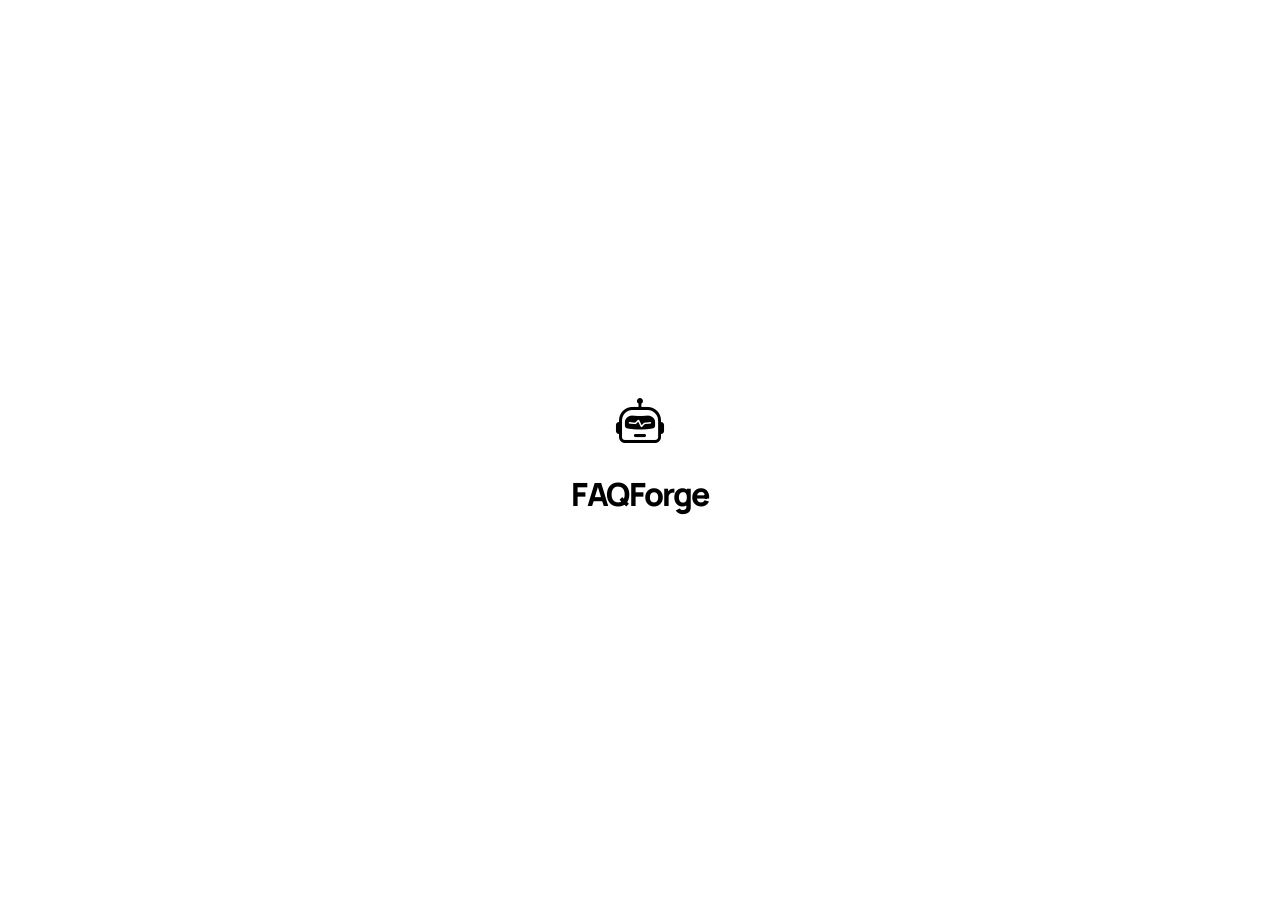
==== frontend/index.html @ b8011723 "feat: Upgrade FAQForge to Advanced Offline AI FAQ Generator with Ollama, PyMuPDF, and multi-stage ve" ====
<!DOCTYPE html>
<html lang="en">
<head>
    <meta charset="UTF-8">
    <meta name="viewport" content="width=device-width, initial-scale=1.0">
    <title>FAQForge NLP - Dashboard</title>
    <link href="https://cdn.jsdelivr.net/npm/bootstrap@5.3.0/dist/css/bootstrap.min.css" rel="stylesheet">
    <link rel="stylesheet" href="https://cdn.jsdelivr.net/npm/bootstrap-icons@1.11.1/font/bootstrap-icons.css">
    <link rel="stylesheet" href="css/style.css">
</head>
<body>
    <!-- Splash Screen -->
    <div id="splash-screen" class="splash-screen">
        <div class="splash-content">
            <i class="bi bi-robot splash-icon"></i>
            <h1 class="splash-text">FAQForge</h1>
        </div>
    </div>

    <div class="toast-container position-fixed bottom-0 end-0 p-3"></div>

    <div class="app-container">
        <!-- Sidebar -->
        <aside class="sidebar">
            <div class="sidebar-header mb-4">
                <a class="brand d-flex align-items-center text-decoration-none" href="/">
                    <i class="bi bi-robot fs-3 me-2 text-primary"></i> <span class="fs-4 fw-bolder text-main">FAQForge</span>
                </a>
            </div>
            <nav class="sidebar-nav flex-grow-1">
                <a href="/" class="nav-link active"><i class="bi bi-grid-1x2 me-3"></i> <span>Dashboard</span></a>
                <a href="history.html" class="nav-link"><i class="bi bi-clock-history me-3"></i> <span>History</span></a>

            </nav>
            <div class="sidebar-footer mt-auto">
                <div class="ai-status-pill p-2 mb-3 bg-light rounded text-center small text-muted border">
                    <span id="sidebarEngineStatus"><i class="bi bi-circle-fill text-success me-1"></i> AI Engine Ready</span>
                </div>
                <button id="theme-toggle" class="theme-toggle w-100 d-flex justify-content-between align-items-center px-3" aria-label="Toggle Theme">
                    <span><i class="bi bi-moon-stars-fill me-2"></i> Theme</span>
                </button>
            </div>
        </aside>

        <!-- Main Content -->
        <main class="main-content">
            <header class="topbar">
                <div>
                    <h2 class="mb-0 fw-bolder">Generator Dashboard</h2>
                    <p class="text-muted small mb-0">Extract FAQs from documents or text</p>
                </div>
                <div id="engineStatusBadge" class="status-badge">
                    <span class="status-dot" id="engineStatusDot"></span> <span id="engineStatusText">Checking AI Engine...</span>
                </div>
            </header>

            <div id="dashboardContent" class="dashboard-grid">
                <!-- Left Column: Input -->
                <div class="input-panel">
                    <div class="card p-4 h-100 border-0">
                        <ul class="nav nav-tabs" id="uploadTab" role="tablist">
                            <li class="nav-item" role="presentation">
                                <button class="nav-link active" id="file-tab" data-bs-toggle="tab" data-bs-target="#file-tab-pane" type="button" role="tab"><i class="bi bi-file-earmark-arrow-up me-1"></i> Document</button>
                            </li>
                            <li class="nav-item" role="presentation">
                                <button class="nav-link" id="text-tab" data-bs-toggle="tab" data-bs-target="#text-tab-pane" type="button" role="tab"><i class="bi bi-textarea-t me-1"></i> Paste Text</button>
                            </li>
                        </ul>
                        
                        <div class="tab-content flex-grow-1" id="uploadTabContent">
                            <div class="tab-pane fade show active h-100" id="file-tab-pane" role="tabpanel">
                                <div class="upload-zone h-100 d-flex flex-column justify-content-center" id="uploadZone">
                                    <div>
                                        <i class="bi bi-cloud-arrow-up upload-icon"></i>
                                        <h4>Drag & Drop your file here</h4>
                                        <p class="text-muted mb-0">Supports PDF (with Page Tracking), DOCX, TXT</p>
                                    </div>
                                    <input type="file" id="fileInput" class="d-none" accept=".pdf,.docx,.txt">
                                    <div class="mt-4"><button class="btn btn-outline-primary px-4">Browse Files</button></div>
                                    <div id="fileNameDisplay" class="mt-3 fw-bold text-primary"></div>
                                </div>
                            </div>
                            <div class="tab-pane fade h-100" id="text-tab-pane" role="tabpanel">
                                <textarea id="textInput" class="form-control h-100" style="min-height: 300px;" placeholder="Paste your raw text content here..."></textarea>
                            </div>
                        </div>
                    </div>
                </div>

                <!-- Right Column: Settings -->
                <div class="settings-panel">
                    <div class="card p-4 h-100 border-0 d-flex flex-column">
                        <h5 class="fw-bold mb-4"><i class="bi bi-sliders me-2"></i> Generation Settings</h5>
                        
                        <div class="mb-3">
                            <label class="form-label fw-semibold text-muted small text-uppercase">Target FAQs</label>
                            <select id="numFaqs" class="form-select form-select-lg">
                                <option value="3">3 Questions</option>
                                <option value="5" selected>5 Questions</option>
                                <option value="10">10 Questions</option>
                                <option value="15">15 Questions</option>
                            </select>
                        </div>
                        
                        <div class="mb-3">
                            <label class="form-label fw-semibold text-muted small text-uppercase">Answer Detail Level</label>
                            <select id="faqLength" class="form-select form-select-lg">
                                <option value="small">Small (Concise)</option>
                                <option value="medium" selected>Medium (Standard)</option>
                                <option value="large">Large (Detailed)</option>
                            </select>
                        </div>

                        <div class="mb-3">
                            <label class="form-label fw-semibold text-muted small text-uppercase">Question Focus</label>
                            <select id="questionFocus" class="form-select">
                                <option value="all" selected>All Types (Factual, Conceptual, Procedural)</option>
                                <option value="factual">Factual & Definitions</option>
                                <option value="how_to">Procedural & How-To</option>
                                <option value="comparative">Comparative & Analysis</option>
                            </select>
                        </div>

                        <!-- Engine status card -->
                        <div class="p-3 bg-light rounded border mb-3">
                            <div class="d-flex align-items-center justify-content-between mb-1">
                                <small class="fw-bold text-uppercase text-muted" style="font-size: 0.7rem;">Inference Engine</small>
                                <span class="badge bg-success-subtle text-success border border-success-subtle rounded-pill px-2 py-0" style="font-size: 0.65rem;">100% Offline</span>
                            </div>
                            <div class="d-flex align-items-center">
                                <i class="bi bi-cpu fs-5 me-2 text-primary"></i>
                                <div>
                                    <div class="fw-semibold small" id="activeEngineName">Detecting...</div>
                                    <div class="text-muted" style="font-size: 0.72rem;" id="activeEngineDesc">Zero data leaves your device</div>
                                </div>
                            </div>
                        </div>
                        
                        <div class="mb-auto">
                            <!-- spacer -->
                        </div>

                        <button id="generateBtn" class="btn btn-primary btn-lg w-100 mt-4 py-3 shadow-lg">
                            <i class="bi bi-magic me-2"></i> Generate FAQs
                        </button>
                    </div>
                </div>
            </div>

            <!-- Processing Screen Overlay -->
            <div id="processingScreen" class="d-none h-100 d-flex flex-column align-items-center justify-content-center">
                <div class="text-center w-100" style="max-width: 520px;">
                    <div class="spinner-grow text-primary mb-4" style="width: 3rem; height: 3rem;" role="status"></div>
                    <h2 class="mb-4 fw-bolder text-main">Multi-Stage Pipeline Active</h2>
                    <div class="card p-4 text-start border-0 shadow-lg mx-auto">
                        <div id="step-extracting" class="processing-step">
                            <i class="bi bi-circle"></i> Document Extraction & Section Chunking
                        </div>
                        <div id="step-inventory" class="processing-step">
                            <i class="bi bi-circle"></i> Topic Inventory & Entity Analysis
                        </div>
                        <div id="step-generating" class="processing-step">
                            <i class="bi bi-circle"></i> Multi-Stage Offline AI FAQ Generation
                        </div>
                        <div id="step-verifying" class="processing-step">
                            <i class="bi bi-circle"></i> Source Verification & Deduplication
                        </div>
                    </div>
                    
                    <div class="mt-4 text-start mx-auto w-100">
                        <div id="downloadStatus" class="font-monospace text-muted small p-3 rounded glass-panel" style="display: none; white-space: nowrap; overflow: hidden; text-overflow: ellipsis;">
                            Initializing multi-stage pipeline...
                        </div>
                    </div>
                </div>
            </div>
        </main>
    </div>

    <script src="https://cdn.jsdelivr.net/npm/bootstrap@5.3.0/dist/js/bootstrap.bundle.min.js"></script>
    <script src="js/main.js"></script>
</body>
</html>
---- frontend/css/style.css ----
/* Scandinavian Minimalist Light Aesthetic */
@import url('https://fonts.googleapis.com/css2?family=Inter:wght@400;500;600;700&family=Manrope:wght@500;600;700;800&display=swap');

:root {
  --bg-color: #ffffff;
  --card-bg: #ffffff;
  --sidebar-bg: #fafafa;
  --text-main: #111827;
  --text-muted: #6b7280;
  --border-color: #f3f4f6;
  --border-hover: #e5e7eb;
  --primary-color: #000000;
  --primary-bg: #000000;
  --primary-text: #ffffff;
  --soft-shadow: 0 10px 40px -10px rgba(0,0,0,0.06);
  --hover-shadow: 0 20px 40px -10px rgba(0,0,0,0.1);
}

/* Force Light Mode everywhere */
[data-theme="dark"], [data-theme="light"] {
  --bg-color: #ffffff;
  --card-bg: #ffffff;
  --sidebar-bg: #fafafa;
  --text-main: #111827;
  --text-muted: #6b7280;
  --border-color: #f3f4f6;
  --border-hover: #e5e7eb;
}

body {
  font-family: 'Inter', -apple-system, sans-serif;
  background-color: var(--bg-color);
  color: var(--text-main);
  min-height: 100vh;
  margin: 0;
  padding: 0;
  -webkit-font-smoothing: antialiased;
  -moz-osx-font-smoothing: grayscale;
}

/* Splash Screen */
.splash-screen {
  position: fixed;
  top: 0; left: 0; right: 0; bottom: 0;
  background-color: var(--bg-color);
  z-index: 9999;
  display: flex;
  justify-content: center;
  align-items: center;
  transition: opacity 0.4s ease, visibility 0.4s ease;
}
.splash-screen.fade-out {
  opacity: 0;
  visibility: hidden;
}
.splash-content {
  text-align: center;
}
.splash-icon {
  font-size: 3rem;
  color: var(--primary-color);
  margin-bottom: 1rem;
  display: block;
}
.splash-text {
  font-family: 'Manrope', sans-serif;
  font-weight: 800;
  font-size: 2rem;
  color: var(--primary-color);
  letter-spacing: -0.05em;
  margin: 0;
}

/* Typography */
h1, h2, h3, h4, h5, h6, .navbar-brand, .card-title, .brand {
  font-family: 'Manrope', -apple-system, sans-serif;
  font-weight: 700;
  letter-spacing: -0.03em;
  color: var(--text-main);
}

/* Base Cards */
.card, .modal-content, .toast, .dropdown-menu {
  background-color: var(--card-bg) !important;
  border: 1px solid var(--border-color) !important;
  border-radius: 16px !important;
  box-shadow: var(--soft-shadow) !important;
  transition: all 0.3s cubic-bezier(0.4, 0, 0.2, 1) !important;
}
.card:hover {
  box-shadow: var(--hover-shadow) !important;
  border-color: var(--border-hover) !important;
  transform: translateY(-2px);
}

/* Buttons */
.btn {
  border-radius: 8px !important;
  font-weight: 500 !important;
  letter-spacing: -0.01em;
  transition: all 0.2s ease !important;
  padding: 0.6rem 1.25rem;
}
.btn-primary {
  background-color: var(--primary-bg) !important;
  color: var(--primary-text) !important;
  border: 1px solid var(--primary-bg) !important;
  box-shadow: 0 4px 14px 0 rgba(0,0,0,0.15) !important;
}
.btn-primary:hover {
  background-color: #27272a !important;
  transform: translateY(-1px);
  box-shadow: 0 6px 20px rgba(0,0,0,0.2) !important;
}
.btn-outline-primary, .btn-outline-secondary, .btn-outline-info, .btn-outline-danger {
  background: transparent !important;
  border: 1px solid var(--border-hover) !important;
  color: var(--text-main) !important;
}
.btn-outline-primary:hover, .btn-outline-secondary:hover, .btn-outline-info:hover, .btn-outline-danger:hover {
  background-color: var(--sidebar-bg) !important;
  border-color: #d1d5db !important;
}

/* Inputs */
.form-control, .form-select, textarea {
  background-color: var(--bg-color) !important;
  border: 1px solid var(--border-hover) !important;
  color: var(--text-main) !important;
  border-radius: 8px !important;
  padding: 0.75rem 1rem;
  box-shadow: 0 1px 2px 0 rgba(0, 0, 0, 0.02) !important;
  transition: all 0.2s ease !important;
}
.form-control:focus, .form-select:focus, textarea:focus {
  border-color: var(--primary-color) !important;
  box-shadow: 0 0 0 2px rgba(0,0,0,0.1) !important;
  outline: none;
}

/* Dashboard Layout */
.app-container {
  display: flex;
  height: 100vh;
  overflow: hidden;
}

.sidebar {
  width: 260px;
  flex-shrink: 0;
  display: flex;
  flex-direction: column;
  padding: 2rem 1.5rem;
  z-index: 10;
  background-color: var(--sidebar-bg) !important;
  border-right: 1px solid var(--border-color) !important;
}

.sidebar-nav {
  display: flex;
  flex-direction: column;
  gap: 0.25rem;
}

.sidebar-nav .nav-link {
  display: flex;
  align-items: center;
  padding: 0.6rem 0.85rem;
  border-radius: 8px;
  color: var(--text-muted) !important;
  font-family: 'Inter', sans-serif;
  font-weight: 500;
  font-size: 0.9rem;
  transition: all 0.15s ease !important;
}

.sidebar-nav .nav-link:hover {
  background-color: var(--border-color);
  color: var(--text-main) !important;
}

.sidebar-nav .nav-link.active {
  background-color: var(--bg-color);
  color: var(--text-main) !important;
  font-weight: 600;
  box-shadow: 0 1px 3px rgba(0,0,0,0.05);
  border: 1px solid var(--border-color);
}

.main-content {
  flex: 1;
  overflow-y: auto;
  padding: 3.5rem 4rem;
  background-color: var(--bg-color);
}

.topbar {
  display: flex;
  justify-content: space-between;
  align-items: flex-end;
  margin-bottom: 3rem;
  padding-bottom: 1.5rem;
  border-bottom: 1px solid var(--border-color);
}

.dashboard-grid {
  display: grid;
  grid-template-columns: 2fr 1fr;
  gap: 2rem;
}

/* Upload Zone */
.upload-zone {
  border: 1px dashed var(--border-hover) !important;
  border-radius: 16px !important;
  padding: 5rem 2rem;
  text-align: center;
  background-color: var(--sidebar-bg) !important;
  cursor: pointer;
  transition: all 0.2s;
}
.upload-zone:hover, .upload-zone.dragover {
  border-color: var(--text-muted) !important;
  background-color: var(--bg-color) !important;
}
.upload-icon {
  font-size: 2.5rem;
  color: var(--text-main) !important;
  margin-bottom: 1rem;
  display: inline-block;
  opacity: 0.8;
}

/* Status Badge */
.status-badge {
  display: flex;
  align-items: center;
  gap: 0.5rem;
  background-color: var(--bg-color);
  padding: 0.35rem 1rem;
  border-radius: 9999px;
  font-size: 0.75rem;
  font-weight: 600;
  color: var(--text-main);
  border: 1px solid var(--border-hover);
  box-shadow: 0 1px 2px rgba(0,0,0,0.02);
}
.status-dot {
  width: 6px;
  height: 6px;
  border-radius: 50%;
  background-color: #10b981;
}

/* Nav Tabs */
.nav-tabs {
  border-bottom: 1px solid var(--border-color);
  gap: 1.5rem;
  margin-bottom: 2rem !important;
}
.nav-tabs .nav-link {
  font-family: 'Inter', sans-serif;
  font-size: 0.95rem;
  font-weight: 500;
  color: var(--text-muted) !important;
  background: transparent !important;
  border: none !important;
  border-bottom: 2px solid transparent !important;
  border-radius: 0 !important;
  padding: 0.5rem 0;
}
.nav-tabs .nav-link:hover {
  color: var(--text-main) !important;
}
.nav-tabs .nav-link.active {
  color: var(--text-main) !important;
  font-weight: 600;
  border-bottom-color: var(--text-main) !important;
}

/* Processing Steps */
.processing-step {
  padding: 0.85rem 0;
  border-bottom: 1px solid var(--border-color);
  color: var(--text-muted);
  font-size: 0.9rem;
}
.processing-step:last-child {
  border-bottom: none;
}
.processing-step.active {
  color: var(--text-main);
  font-weight: 500;
}
.processing-step.done {
  color: var(--text-muted);
}

/* Theme Toggle (Hidden) */
.theme-toggle {
  display: none !important;
}

/* Toasts */
.toast {
  background-color: var(--bg-color) !important;
  color: var(--text-main) !important;
  border: 1px solid var(--border-color) !important;
  border-radius: 12px !important;
  box-shadow: var(--hover-shadow) !important;
}
.toast-header {
  background-color: transparent !important;
  color: var(--text-main) !important;
  border-bottom: 1px solid var(--border-color) !important;
}

/* Table */
.table {
  color: var(--text-main);
  border-color: var(--border-color);
}
.table-hover>tbody>tr:hover>* {
  background-color: var(--sidebar-bg);
  color: var(--text-main);
}
.table>thead>tr>th {
  background-color: var(--bg-color) !important;
  color: var(--text-muted);
  font-size: 0.75rem;
  text-transform: uppercase;
  letter-spacing: 0.05em;
  font-weight: 600;
  border-bottom: 1px solid var(--border-hover) !important;
  padding-bottom: 1rem;
}

/* FAQ Cards */
.faq-card .card-header {
  background-color: transparent !important;
  border-bottom: 1px solid var(--border-color) !important;
  padding-top: 1.25rem;
}

.badge-score {
  font-size: 0.7rem;
  font-weight: 600;
  padding: 0.25rem 0.6rem;
  border-radius: 6px;
  border: 1px solid var(--border-hover);
}
.score-high { color: #10b981; background: #ecfdf5; border-color: #a7f3d0; }
.score-med { color: #f59e0b; background: #fffbeb; border-color: #fde68a; }
.score-low { color: #ef4444; background: #fef2f2; border-color: #fecaca; }

.navbar {
  display: none !important;
}

@media (max-width: 992px) {
  .dashboard-grid { grid-template-columns: 1fr; }
  .sidebar { width: 70px; padding: 2rem 0.5rem; }
  .sidebar .brand span, .sidebar-nav .nav-link span, .sidebar-footer span { display: none; }
  .sidebar .brand i { margin: 0 auto !important; }
  .sidebar-nav .nav-link { justify-content: center; padding: 0.75rem; }
  .sidebar-nav .nav-link i { margin: 0 !important; font-size: 1.25rem; }
  .main-content { padding: 2rem; }
}
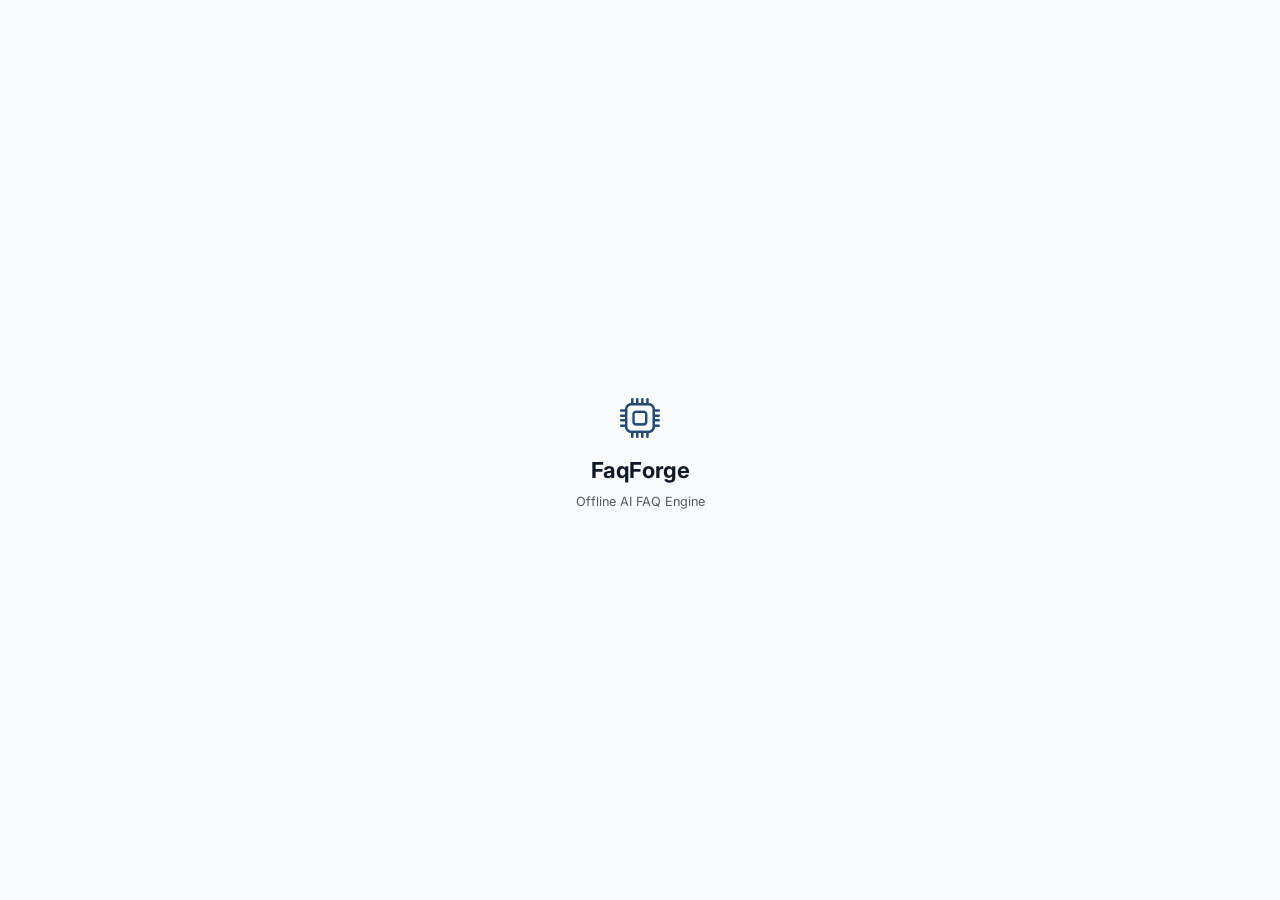
==== commit dce7a289: "feat(ui): Complete UI/UX redesign with light SaaS theme and fix processing progress leak" ====
--- a/frontend/index.html
+++ b/frontend/index.html
@@ -3,7 +3,8 @@
 <head>
     <meta charset="UTF-8">
     <meta name="viewport" content="width=device-width, initial-scale=1.0">
-    <title>FAQForge NLP - Dashboard</title>
+    <title>FaqForge — Offline AI FAQ Generator</title>
+    <meta name="description" content="Transform documents into verified question-and-answer pairs 100% offline using local AI inference.">
     <link href="https://cdn.jsdelivr.net/npm/bootstrap@5.3.0/dist/css/bootstrap.min.css" rel="stylesheet">
     <link rel="stylesheet" href="https://cdn.jsdelivr.net/npm/bootstrap-icons@1.11.1/font/bootstrap-icons.css">
     <link rel="stylesheet" href="css/style.css">
@@ -11,166 +12,222 @@
 <body>
     <!-- Splash Screen -->
     <div id="splash-screen" class="splash-screen">
-        <div class="splash-content">
-            <i class="bi bi-robot splash-icon"></i>
-            <h1 class="splash-text">FAQForge</h1>
+        <div class="text-center">
+            <i class="bi bi-cpu splash-icon"></i>
+            <h1 class="splash-text">FaqForge</h1>
+            <p class="text-muted small mt-2 mb-0">Offline AI FAQ Engine</p>
         </div>
     </div>
 
+    <!-- Notification Toasts -->
     <div class="toast-container position-fixed bottom-0 end-0 p-3"></div>
 
     <div class="app-container">
-        <!-- Sidebar -->
+        <!-- Sidebar (White with Gray Border) -->
         <aside class="sidebar">
-            <div class="sidebar-header mb-4">
-                <a class="brand d-flex align-items-center text-decoration-none" href="/">
-                    <i class="bi bi-robot fs-3 me-2 text-primary"></i> <span class="fs-4 fw-bolder text-main">FAQForge</span>
+            <a class="brand-wrapper" href="/">
+                <div class="brand-icon">
+                    <i class="bi bi-cpu-fill"></i>
+                </div>
+                <div class="brand-info">
+                    <span class="brand-title">FaqForge</span>
+                    <span class="brand-badge">Offline AI Tool</span>
+                </div>
+            </a>
+
+            <!-- Navigation Links -->
+            <nav class="sidebar-nav flex-grow-1">
+                <a href="/" class="nav-link active">
+                    <i class="bi bi-grid-1x2"></i>
+                    <span>Studio Dashboard</span>
                 </a>
-            </div>
-            <nav class="sidebar-nav flex-grow-1">
-                <a href="/" class="nav-link active"><i class="bi bi-grid-1x2 me-3"></i> <span>Dashboard</span></a>
-                <a href="history.html" class="nav-link"><i class="bi bi-clock-history me-3"></i> <span>History</span></a>
-
+                <a href="history.html" class="nav-link">
+                    <i class="bi bi-clock-history"></i>
+                    <span>History Vault</span>
+                </a>
             </nav>
-            <div class="sidebar-footer mt-auto">
-                <div class="ai-status-pill p-2 mb-3 bg-light rounded text-center small text-muted border">
-                    <span id="sidebarEngineStatus"><i class="bi bi-circle-fill text-success me-1"></i> AI Engine Ready</span>
-                </div>
-                <button id="theme-toggle" class="theme-toggle w-100 d-flex justify-content-between align-items-center px-3" aria-label="Toggle Theme">
-                    <span><i class="bi bi-moon-stars-fill me-2"></i> Theme</span>
-                </button>
+
+            <!-- Sidebar Footer: AI Engine Status (No Theme Switcher) -->
+            <div class="sidebar-footer">
+                <div class="ai-engine-card">
+                    <div class="engine-status-row">
+                        <span class="text-muted" style="font-size: 11px; text-transform: uppercase; font-weight: 600;">AI Engine</span>
+                        <span class="status-dot-sm" id="sidebarDot"></span>
+                    </div>
+                    <div class="small text-truncate fw-semibold" id="sidebarEngineStatus" style="color: var(--text-primary);">
+                        <i class="bi bi-circle-fill text-success me-1" style="font-size: 8px;"></i> Checking Engine...
+                    </div>
+                    <div class="text-muted mt-1" style="font-size: 11px;">
+                        <i class="bi bi-shield-check me-1" style="color: var(--accent-teal);"></i> 100% Offline AI
+                    </div>
+                </div>
             </div>
         </aside>
 
-        <!-- Main Content -->
+        <!-- Main Workspace -->
         <main class="main-content">
+            <!-- Dashboard Header -->
             <header class="topbar">
-                <div>
-                    <h2 class="mb-0 fw-bolder">Generator Dashboard</h2>
-                    <p class="text-muted small mb-0">Extract FAQs from documents or text</p>
+                <div class="topbar-title-group">
+                    <h1 class="page-title mb-1">FAQ Generator Studio</h1>
+                    <p>Transform documents into verified question-and-answer pairs</p>
                 </div>
                 <div id="engineStatusBadge" class="status-badge">
-                    <span class="status-dot" id="engineStatusDot"></span> <span id="engineStatusText">Checking AI Engine...</span>
+                    <span class="status-dot" id="engineStatusDot"></span>
+                    <span id="engineStatusText">Connecting AI Engine...</span>
                 </div>
             </header>
 
             <div id="dashboardContent" class="dashboard-grid">
-                <!-- Left Column: Input -->
+                <!-- Left Column: Document Input Panel -->
                 <div class="input-panel">
-                    <div class="card p-4 h-100 border-0">
-                        <ul class="nav nav-tabs" id="uploadTab" role="tablist">
-                            <li class="nav-item" role="presentation">
-                                <button class="nav-link active" id="file-tab" data-bs-toggle="tab" data-bs-target="#file-tab-pane" type="button" role="tab"><i class="bi bi-file-earmark-arrow-up me-1"></i> Document</button>
-                            </li>
-                            <li class="nav-item" role="presentation">
-                                <button class="nav-link" id="text-tab" data-bs-toggle="tab" data-bs-target="#text-tab-pane" type="button" role="tab"><i class="bi bi-textarea-t me-1"></i> Paste Text</button>
-                            </li>
-                        </ul>
+                    <div class="card p-4 h-100 d-flex flex-column">
+                        <div class="d-flex align-items-center justify-content-between mb-3 flex-wrap gap-2">
+                            <h2 class="section-heading mb-0"><i class="bi bi-file-earmark-text me-2" style="color: var(--primary-blue);"></i> Document Input</h2>
+                            
+                            <ul class="nav nav-tabs-custom" id="uploadTab" role="tablist">
+                                <li class="nav-item" role="presentation">
+                                    <button class="nav-link active" id="file-tab" data-bs-toggle="tab" data-bs-target="#file-tab-pane" type="button" role="tab">
+                                        <i class="bi bi-upload me-1"></i> Upload File
+                                    </button>
+                                </li>
+                                <li class="nav-item" role="presentation">
+                                    <button class="nav-link" id="text-tab" data-bs-toggle="tab" data-bs-target="#text-tab-pane" type="button" role="tab">
+                                        <i class="bi bi-textarea-t me-1"></i> Paste Text
+                                    </button>
+                                </li>
+                            </ul>
+                        </div>
                         
                         <div class="tab-content flex-grow-1" id="uploadTabContent">
+                            <!-- Document Upload Pane -->
                             <div class="tab-pane fade show active h-100" id="file-tab-pane" role="tabpanel">
-                                <div class="upload-zone h-100 d-flex flex-column justify-content-center" id="uploadZone">
+                                <div class="upload-zone h-100 d-flex flex-column justify-content-center align-items-center" id="uploadZone">
+                                    <i class="bi bi-cloud-arrow-up upload-icon"></i>
+                                    <h3 class="card-heading mb-1">Drag & drop your document here, or browse</h3>
+                                    <p class="text-muted small mb-3">Upload your document to generate structured, verified FAQs</p>
+                                    
+                                    <div class="d-flex flex-wrap justify-content-center gap-2 mb-3">
+                                        <span class="format-pill"><i class="bi bi-file-earmark-pdf" style="color: var(--status-error);"></i> PDF (Page-Tracked)</span>
+                                        <span class="format-pill"><i class="bi bi-file-earmark-word" style="color: var(--primary-blue);"></i> DOCX</span>
+                                        <span class="format-pill"><i class="bi bi-file-earmark-text" style="color: var(--text-muted);"></i> TXT</span>
+                                    </div>
+
+                                    <input type="file" id="fileInput" class="d-none" accept=".pdf,.docx,.txt">
+                                    <button class="btn btn-outline-primary px-3" type="button">
+                                        <i class="bi bi-folder2-open me-1"></i> Browse Files
+                                    </button>
+                                    
+                                    <div id="fileNameDisplay" class="mt-3 w-100" style="max-width: 360px;"></div>
+                                </div>
+                            </div>
+
+                            <!-- Raw Text Paste Pane -->
+                            <div class="tab-pane fade h-100" id="text-tab-pane" role="tabpanel">
+                                <div class="d-flex flex-column h-100">
+                                    <textarea id="textInput" class="form-control flex-grow-1 font-monospace" style="min-height: 240px; font-size: 13.5px;" placeholder="Paste raw text, articles, knowledge base documentation, product manuals, or notes here..."></textarea>
+                                    <div class="d-flex justify-content-between align-items-center mt-2 px-1 text-muted small">
+                                        <span><i class="bi bi-info-circle me-1"></i> Text sentences and topics will be extracted locally.</span>
+                                        <span id="textCharCount">0 characters</span>
+                                    </div>
+                                </div>
+                            </div>
+                        </div>
+                    </div>
+                </div>
+
+                <!-- Right Column: Generation Settings Panel -->
+                <div class="settings-panel">
+                    <div class="card p-4 h-100 d-flex flex-column justify-content-between">
+                        <div>
+                            <h2 class="section-heading mb-3"><i class="bi bi-sliders me-2" style="color: var(--primary-blue);"></i> Generation Settings</h2>
+                            
+                            <div class="mb-3">
+                                <label class="form-label" for="numFaqs">Target Question Count</label>
+                                <select id="numFaqs" class="form-select">
+                                    <option value="3">3 Questions (Quick Summary)</option>
+                                    <option value="5" selected>5 Questions (Standard)</option>
+                                    <option value="10">10 Questions (Comprehensive)</option>
+                                    <option value="15">15 Questions (Deep Analysis)</option>
+                                </select>
+                            </div>
+                            
+                            <div class="mb-3">
+                                <label class="form-label" for="faqLength">Answer Detail & Length</label>
+                                <select id="faqLength" class="form-select">
+                                    <option value="small">Concise (1–2 sentences)</option>
+                                    <option value="medium" selected>Standard (2–4 sentences with facts)</option>
+                                    <option value="large">Detailed (In-depth comprehensive answer)</option>
+                                </select>
+                            </div>
+
+                            <div class="mb-3">
+                                <label class="form-label" for="questionFocus">Question Distribution Focus</label>
+                                <select id="questionFocus" class="form-select">
+                                    <option value="all" selected>All Types (Factual, Conceptual, Procedural)</option>
+                                    <option value="factual">Factual & Definitions</option>
+                                    <option value="how_to">Procedural & How-To</option>
+                                    <option value="comparative">Comparative & Analytical</option>
+                                </select>
+                            </div>
+
+                            <!-- AI Model Information Card -->
+                            <div class="p-3 rounded mb-3" style="background-color: var(--bg-secondary); border: 1px solid var(--border-color);">
+                                <div class="d-flex align-items-center justify-content-between mb-1">
+                                    <span class="text-muted fw-semibold" style="font-size: 11px; text-transform: uppercase;">AI Model Architecture</span>
+                                    <span class="badge-status verified" style="font-size: 10.5px;"><i class="bi bi-check-circle-fill"></i> 100% Offline</span>
+                                </div>
+                                <div class="d-flex align-items-center mt-2">
+                                    <div class="p-2 rounded me-2" style="background-color: var(--bg-selected); color: var(--primary-blue); font-size: 1.15rem;">
+                                        <i class="bi bi-cpu"></i>
+                                    </div>
                                     <div>
-                                        <i class="bi bi-cloud-arrow-up upload-icon"></i>
-                                        <h4>Drag & Drop your file here</h4>
-                                        <p class="text-muted mb-0">Supports PDF (with Page Tracking), DOCX, TXT</p>
-                                    </div>
-                                    <input type="file" id="fileInput" class="d-none" accept=".pdf,.docx,.txt">
-                                    <div class="mt-4"><button class="btn btn-outline-primary px-4">Browse Files</button></div>
-                                    <div id="fileNameDisplay" class="mt-3 fw-bold text-primary"></div>
-                                </div>
-                            </div>
-                            <div class="tab-pane fade h-100" id="text-tab-pane" role="tabpanel">
-                                <textarea id="textInput" class="form-control h-100" style="min-height: 300px;" placeholder="Paste your raw text content here..."></textarea>
-                            </div>
-                        </div>
-                    </div>
-                </div>
-
-                <!-- Right Column: Settings -->
-                <div class="settings-panel">
-                    <div class="card p-4 h-100 border-0 d-flex flex-column">
-                        <h5 class="fw-bold mb-4"><i class="bi bi-sliders me-2"></i> Generation Settings</h5>
-                        
-                        <div class="mb-3">
-                            <label class="form-label fw-semibold text-muted small text-uppercase">Target FAQs</label>
-                            <select id="numFaqs" class="form-select form-select-lg">
-                                <option value="3">3 Questions</option>
-                                <option value="5" selected>5 Questions</option>
-                                <option value="10">10 Questions</option>
-                                <option value="15">15 Questions</option>
-                            </select>
-                        </div>
-                        
-                        <div class="mb-3">
-                            <label class="form-label fw-semibold text-muted small text-uppercase">Answer Detail Level</label>
-                            <select id="faqLength" class="form-select form-select-lg">
-                                <option value="small">Small (Concise)</option>
-                                <option value="medium" selected>Medium (Standard)</option>
-                                <option value="large">Large (Detailed)</option>
-                            </select>
-                        </div>
-
-                        <div class="mb-3">
-                            <label class="form-label fw-semibold text-muted small text-uppercase">Question Focus</label>
-                            <select id="questionFocus" class="form-select">
-                                <option value="all" selected>All Types (Factual, Conceptual, Procedural)</option>
-                                <option value="factual">Factual & Definitions</option>
-                                <option value="how_to">Procedural & How-To</option>
-                                <option value="comparative">Comparative & Analysis</option>
-                            </select>
-                        </div>
-
-                        <!-- Engine status card -->
-                        <div class="p-3 bg-light rounded border mb-3">
-                            <div class="d-flex align-items-center justify-content-between mb-1">
-                                <small class="fw-bold text-uppercase text-muted" style="font-size: 0.7rem;">Inference Engine</small>
-                                <span class="badge bg-success-subtle text-success border border-success-subtle rounded-pill px-2 py-0" style="font-size: 0.65rem;">100% Offline</span>
-                            </div>
-                            <div class="d-flex align-items-center">
-                                <i class="bi bi-cpu fs-5 me-2 text-primary"></i>
-                                <div>
-                                    <div class="fw-semibold small" id="activeEngineName">Detecting...</div>
-                                    <div class="text-muted" style="font-size: 0.72rem;" id="activeEngineDesc">Zero data leaves your device</div>
-                                </div>
-                            </div>
-                        </div>
-                        
-                        <div class="mb-auto">
-                            <!-- spacer -->
-                        </div>
-
-                        <button id="generateBtn" class="btn btn-primary btn-lg w-100 mt-4 py-3 shadow-lg">
-                            <i class="bi bi-magic me-2"></i> Generate FAQs
-                        </button>
+                                        <div class="fw-semibold small" id="activeEngineName" style="color: var(--text-primary);">Detecting Engine...</div>
+                                        <div class="text-muted" style="font-size: 12px;" id="activeEngineDesc">Zero data leaves your machine</div>
+                                    </div>
+                                </div>
+                            </div>
+                        </div>
+
+                        <!-- Main Action Button -->
+                        <div class="pt-2">
+                            <button id="generateBtn" class="btn btn-generate w-100 py-2">
+                                <i class="bi bi-magic me-1"></i> Generate FAQs
+                            </button>
+                        </div>
                     </div>
                 </div>
             </div>
 
-            <!-- Processing Screen Overlay -->
-            <div id="processingScreen" class="d-none h-100 d-flex flex-column align-items-center justify-content-center">
+            <!-- Processing Screen Overlay (No fabricated percentages) -->
+            <div id="processingScreen" class="d-none h-100 d-flex flex-column align-items-center justify-content-center py-5">
                 <div class="text-center w-100" style="max-width: 520px;">
-                    <div class="spinner-grow text-primary mb-4" style="width: 3rem; height: 3rem;" role="status"></div>
-                    <h2 class="mb-4 fw-bolder text-main">Multi-Stage Pipeline Active</h2>
-                    <div class="card p-4 text-start border-0 shadow-lg mx-auto">
+                    <div class="spinner-border mb-3" style="width: 3rem; height: 3rem; border-width: 0.2rem; color: var(--primary-blue);" role="status"></div>
+
+                    <h2 class="section-heading mb-1">Processing Document Pipeline</h2>
+                    <p class="text-muted small mb-4">Running offline inference with Ollama Qwen2.5 3B</p>
+
+                    <div class="card p-3 text-start pipeline-card mx-auto mb-3">
                         <div id="step-extracting" class="processing-step">
-                            <i class="bi bi-circle"></i> Document Extraction & Section Chunking
+                            <i class="bi bi-circle"></i>
+                            <span>Document Extraction & Section Chunking</span>
                         </div>
                         <div id="step-inventory" class="processing-step">
-                            <i class="bi bi-circle"></i> Topic Inventory & Entity Analysis
+                            <i class="bi bi-circle"></i>
+                            <span>Topic Inventory & Entity Analysis</span>
                         </div>
                         <div id="step-generating" class="processing-step">
-                            <i class="bi bi-circle"></i> Multi-Stage Offline AI FAQ Generation
+                            <i class="bi bi-circle"></i>
+                            <span>Local AI Question Generation (Ollama)</span>
                         </div>
                         <div id="step-verifying" class="processing-step">
-                            <i class="bi bi-circle"></i> Source Verification & Deduplication
-                        </div>
-                    </div>
-                    
-                    <div class="mt-4 text-start mx-auto w-100">
-                        <div id="downloadStatus" class="font-monospace text-muted small p-3 rounded glass-panel" style="display: none; white-space: nowrap; overflow: hidden; text-overflow: ellipsis;">
-                            Initializing multi-stage pipeline...
-                        </div>
+                            <i class="bi bi-circle"></i>
+                            <span>Source Verification & Deduplication</span>
+                        </div>
+                    </div>
+
+                    <div class="terminal-status-bar text-start" id="downloadStatus" style="display: none;">
+                        <i class="bi bi-terminal me-2"></i> Initializing multi-stage pipeline...
                     </div>
                 </div>
             </div>
--- a/frontend/css/style.css
+++ b/frontend/css/style.css
@@ -1,368 +1,794 @@
-/* Scandinavian Minimalist Light Aesthetic */
-@import url('https://fonts.googleapis.com/css2?family=Inter:wght@400;500;600;700&family=Manrope:wght@500;600;700;800&display=swap');
-
+/* ==========================================================================
+   FaqForge — Professional Minimalist Light Design System
+   Linear & Vercel Inspired Commercial SaaS Aesthetic
+   ========================================================================== */
+
+@import url('https://fonts.googleapis.com/css2?family=Inter:wght@400;500;600;700&family=JetBrains+Mono:wght@400;500&display=swap');
+
+/* --- Centralized Design Tokens (Light Theme Only) --- */
 :root {
-  --bg-color: #ffffff;
-  --card-bg: #ffffff;
-  --sidebar-bg: #fafafa;
-  --text-main: #111827;
-  --text-muted: #6b7280;
-  --border-color: #f3f4f6;
-  --border-hover: #e5e7eb;
-  --primary-color: #000000;
-  --primary-bg: #000000;
-  --primary-text: #ffffff;
-  --soft-shadow: 0 10px 40px -10px rgba(0,0,0,0.06);
-  --hover-shadow: 0 20px 40px -10px rgba(0,0,0,0.1);
-}
-
-/* Force Light Mode everywhere */
-[data-theme="dark"], [data-theme="light"] {
-  --bg-color: #ffffff;
-  --card-bg: #ffffff;
-  --sidebar-bg: #fafafa;
-  --text-main: #111827;
-  --text-muted: #6b7280;
-  --border-color: #f3f4f6;
-  --border-hover: #e5e7eb;
+  /* Surfaces & Backgrounds */
+  --bg-app: #F8FAFC;
+  --bg-surface: #FFFFFF;
+  --bg-secondary: #F1F5F9;
+  --bg-selected: #EDF3F9;
+  
+  /* Text & Typography */
+  --text-primary: #111827;
+  --text-secondary: #475569;
+  --text-muted: #64748B;
+  
+  /* Structural Borders */
+  --border-color: #E2E8F0;
+  --border-subtle: #F1F5F9;
+  --border-focus: #244B78;
+  
+  /* Primary Action Colors (Navy Blue) */
+  --primary-blue: #244B78;
+  --primary-hover: #193A60;
+  
+  /* Secondary Accent (Teal) */
+  --accent-teal: #0F766E;
+  --accent-teal-subtle: #F0FDFA;
+  --accent-teal-border: #CCFBF1;
+  
+  /* Status Colors */
+  --status-success: #15803D;
+  --status-success-bg: #ECFDF5;
+  --status-success-border: #A7F3D0;
+  
+  --status-warning: #B45309;
+  --status-warning-bg: #FFFBEB;
+  --status-warning-border: #FDE68A;
+  
+  --status-error: #B91C1C;
+  --status-error-bg: #FEF2F2;
+  --status-error-border: #FECACA;
+  
+  /* Component Radii */
+  --radius-sm: 6px;
+  --radius-input: 8px;
+  --radius-btn: 8px;
+  --radius-card: 10px;
+  --radius-pill: 9999px;
+  
+  /* Extremely Subtle Shadow */
+  --shadow-subtle: 0 1px 2px 0 rgba(0, 0, 0, 0.04);
+  --shadow-dropdown: 0 4px 12px -1px rgba(0, 0, 0, 0.08), 0 2px 4px -1px rgba(0, 0, 0, 0.04);
+  
+  /* Transitions */
+  --transition-fast: 0.15s ease;
+}
+
+/* --- Base & Reset --- */
+* {
+  box-sizing: border-box;
 }
 
 body {
-  font-family: 'Inter', -apple-system, sans-serif;
-  background-color: var(--bg-color);
-  color: var(--text-main);
-  min-height: 100vh;
+  font-family: 'Inter', -apple-system, BlinkMacSystemFont, "Segoe UI", Roboto, sans-serif;
+  background-color: var(--bg-app);
+  color: var(--text-secondary);
+  font-size: 14.5px;
+  line-height: 1.55;
   margin: 0;
   padding: 0;
+  min-height: 100vh;
   -webkit-font-smoothing: antialiased;
   -moz-osx-font-smoothing: grayscale;
 }
 
-/* Splash Screen */
+/* --- Strict Typography Scale --- */
+h1, h2, h3, h4, h5, h6, .card-title {
+  color: var(--text-primary);
+  font-weight: 600;
+  letter-spacing: -0.02em;
+}
+
+/* Main Page Heading: 28–30px, semibold */
+h1, .page-title {
+  font-size: 28px;
+  line-height: 1.25;
+  font-weight: 600;
+}
+
+/* Section Heading: 18–20px, semibold */
+h2, .section-heading {
+  font-size: 19px;
+  line-height: 1.35;
+  font-weight: 600;
+}
+
+/* Card Heading: 15–17px, semibold */
+h3, h4, h5, .card-heading {
+  font-size: 16px;
+  line-height: 1.4;
+  font-weight: 600;
+}
+
+/* Question Heading: 16–18px, semibold */
+.question-text {
+  font-size: 16.5px;
+  font-weight: 600;
+  line-height: 1.45;
+  color: var(--text-primary);
+}
+
+/* Answer text: 14–15px */
+.answer-text {
+  font-size: 14.5px;
+  line-height: 1.6;
+  color: var(--text-secondary);
+}
+
+/* Supporting text: 13–14px */
+.supporting-text {
+  font-size: 13.5px;
+  line-height: 1.5;
+  color: var(--text-secondary);
+}
+
+/* Metadata: 12px */
+small, .text-xs, .metadata-text {
+  font-size: 12px;
+  line-height: 1.4;
+  color: var(--text-muted);
+}
+
+p {
+  margin-bottom: 0.5rem;
+  color: var(--text-secondary);
+}
+
+/* --- Layout Structure --- */
+.app-container {
+  display: flex;
+  height: 100vh;
+  width: 100vw;
+  overflow: hidden;
+}
+
+/* --- Sidebar (230px, White Background, Thin Gray Border) --- */
+.sidebar {
+  width: 230px;
+  flex-shrink: 0;
+  background-color: var(--bg-surface);
+  border-right: 1px solid var(--border-color);
+  display: flex;
+  flex-direction: column;
+  padding: 1.25rem 1rem;
+  z-index: 20;
+}
+
+.brand-wrapper {
+  display: flex;
+  align-items: center;
+  gap: 0.65rem;
+  padding: 0.4rem 0.5rem;
+  margin-bottom: 1.5rem;
+  text-decoration: none;
+}
+
+.brand-icon {
+  width: 30px;
+  height: 30px;
+  background-color: var(--primary-blue);
+  border-radius: var(--radius-sm);
+  display: flex;
+  align-items: center;
+  justify-content: center;
+  color: #FFFFFF;
+  font-size: 1rem;
+  flex-shrink: 0;
+}
+
+.brand-info {
+  display: flex;
+  flex-direction: column;
+}
+
+.brand-title {
+  font-size: 15px;
+  font-weight: 700;
+  color: var(--text-primary);
+  letter-spacing: -0.02em;
+  line-height: 1.2;
+}
+
+.brand-badge {
+  font-size: 10px;
+  font-weight: 600;
+  color: var(--accent-teal);
+  text-transform: uppercase;
+  letter-spacing: 0.05em;
+}
+
+/* Sidebar Navigation Items */
+.sidebar-nav {
+  display: flex;
+  flex-direction: column;
+  gap: 0.25rem;
+}
+
+.sidebar-nav .nav-link {
+  display: flex;
+  align-items: center;
+  gap: 0.65rem;
+  padding: 0.6rem 0.75rem;
+  border-radius: var(--radius-sm);
+  color: var(--text-secondary) !important;
+  font-weight: 500;
+  font-size: 13.5px;
+  text-decoration: none;
+  transition: var(--transition-fast);
+}
+
+.sidebar-nav .nav-link i {
+  font-size: 1rem;
+  color: var(--text-muted);
+  transition: var(--transition-fast);
+}
+
+.sidebar-nav .nav-link:hover {
+  background-color: var(--bg-secondary);
+  color: var(--text-primary) !important;
+}
+
+.sidebar-nav .nav-link:hover i {
+  color: var(--text-primary);
+}
+
+.sidebar-nav .nav-link.active {
+  background-color: var(--bg-selected);
+  color: var(--primary-blue) !important;
+  font-weight: 600;
+}
+
+.sidebar-nav .nav-link.active i {
+  color: var(--primary-blue);
+}
+
+/* Sidebar Footer (AI Engine Status) */
+.sidebar-footer {
+  margin-top: auto;
+  display: flex;
+  flex-direction: column;
+  gap: 0.75rem;
+}
+
+.ai-engine-card {
+  background-color: var(--bg-secondary);
+  border: 1px solid var(--border-color);
+  border-radius: var(--radius-sm);
+  padding: 0.75rem 0.85rem;
+}
+
+.engine-status-row {
+  display: flex;
+  align-items: center;
+  justify-content: space-between;
+  margin-bottom: 0.25rem;
+}
+
+.status-dot-sm {
+  width: 7px;
+  height: 7px;
+  border-radius: 50%;
+  background-color: var(--status-success);
+  display: inline-block;
+}
+
+/* --- Main Content Workspace --- */
+.main-content {
+  flex: 1;
+  overflow-y: auto;
+  padding: 2rem 2.25rem;
+  background-color: var(--bg-app);
+}
+
+/* Dashboard Header */
+.topbar {
+  display: flex;
+  justify-content: space-between;
+  align-items: center;
+  padding-bottom: 1.25rem;
+  margin-bottom: 1.75rem;
+  border-bottom: 1px solid var(--border-color);
+}
+
+.topbar-title-group h1 {
+  font-size: 26px;
+  font-weight: 600;
+  color: var(--text-primary);
+  margin-bottom: 0.2rem;
+}
+
+.topbar-title-group p {
+  color: var(--text-secondary);
+  font-size: 13.5px;
+  margin-bottom: 0;
+}
+
+/* Compact Status Badge */
+.status-badge {
+  display: inline-flex;
+  align-items: center;
+  gap: 0.45rem;
+  background-color: var(--bg-surface);
+  border: 1px solid var(--border-color);
+  padding: 0.35rem 0.85rem;
+  border-radius: var(--radius-pill);
+  font-size: 12.5px;
+  font-weight: 500;
+  color: var(--text-primary);
+  box-shadow: var(--shadow-subtle);
+}
+
+.status-dot {
+  width: 7px;
+  height: 7px;
+  border-radius: 50%;
+  background-color: var(--status-success);
+}
+
+/* --- Dashboard Grid & Cards --- */
+.dashboard-grid {
+  display: grid;
+  grid-template-columns: 1.7fr 1.05fr;
+  gap: 1.5rem;
+}
+
+.card {
+  background-color: var(--bg-surface) !important;
+  border: 1px solid var(--border-color) !important;
+  border-radius: var(--radius-card) !important;
+  box-shadow: var(--shadow-subtle) !important;
+  color: var(--text-secondary) !important;
+  transition: border-color var(--transition-fast);
+}
+
+.card:hover {
+  border-color: #CBD5E1 !important;
+}
+
+/* --- Input Panel & Tabs --- */
+.nav-tabs-custom {
+  display: inline-flex;
+  background-color: var(--bg-secondary);
+  border: 1px solid var(--border-color);
+  border-radius: var(--radius-sm);
+  padding: 3px;
+  gap: 3px;
+}
+
+.nav-tabs-custom .nav-link {
+  font-size: 13px;
+  font-weight: 500;
+  color: var(--text-muted) !important;
+  border: none !important;
+  border-radius: calc(var(--radius-sm) - 2px);
+  padding: 0.4rem 0.9rem;
+  background: transparent !important;
+  transition: var(--transition-fast);
+}
+
+.nav-tabs-custom .nav-link:hover {
+  color: var(--text-primary) !important;
+}
+
+.nav-tabs-custom .nav-link.active {
+  background-color: var(--bg-surface) !important;
+  color: var(--primary-blue) !important;
+  font-weight: 600;
+  box-shadow: var(--shadow-subtle);
+}
+
+/* Document Upload Dropzone */
+.upload-zone {
+  border: 1.5px dashed var(--border-color) !important;
+  border-radius: var(--radius-card) !important;
+  padding: 2.5rem 1.5rem;
+  text-align: center;
+  background-color: var(--bg-app) !important;
+  cursor: pointer;
+  transition: var(--transition-fast);
+}
+
+.upload-zone:hover, .upload-zone.dragover {
+  border-color: var(--primary-blue) !important;
+  background-color: var(--bg-selected) !important;
+}
+
+.upload-icon {
+  font-size: 2rem;
+  color: var(--primary-blue);
+  margin-bottom: 0.6rem;
+  display: inline-block;
+}
+
+.format-pill {
+  display: inline-flex;
+  align-items: center;
+  gap: 0.3rem;
+  font-size: 11.5px;
+  font-weight: 500;
+  padding: 0.2rem 0.6rem;
+  border-radius: var(--radius-pill);
+  background-color: var(--bg-surface);
+  border: 1px solid var(--border-color);
+  color: var(--text-secondary);
+}
+
+/* Selected File Box */
+.selected-file-box {
+  display: flex;
+  align-items: center;
+  justify-content: space-between;
+  padding: 0.6rem 0.85rem;
+  background-color: var(--bg-selected);
+  border: 1px solid var(--border-color);
+  border-radius: var(--radius-sm);
+  color: var(--primary-blue);
+  font-size: 13px;
+  font-weight: 500;
+}
+
+/* --- Form Controls --- */
+.form-label {
+  font-size: 12px;
+  font-weight: 600;
+  text-transform: uppercase;
+  letter-spacing: 0.04em;
+  color: var(--text-secondary);
+  margin-bottom: 0.35rem;
+}
+
+.form-control, .form-select, textarea {
+  background-color: var(--bg-surface) !important;
+  border: 1px solid var(--border-color) !important;
+  color: var(--text-primary) !important;
+  border-radius: var(--radius-input) !important;
+  font-size: 13.5px;
+  padding: 0.55rem 0.85rem;
+  transition: border-color var(--transition-fast);
+}
+
+.form-control:focus, .form-select:focus, textarea:focus {
+  border-color: var(--border-focus) !important;
+  box-shadow: 0 0 0 2px rgba(36, 75, 120, 0.15) !important;
+  outline: none;
+}
+
+/* --- Buttons (Standardized Multiples of 4/8px) --- */
+.btn {
+  font-size: 13.5px !important;
+  font-weight: 500 !important;
+  border-radius: var(--radius-btn) !important;
+  padding: 0.5rem 1.1rem;
+  transition: background-color var(--transition-fast), border-color var(--transition-fast);
+  display: inline-flex;
+  align-items: center;
+  justify-content: center;
+  gap: 0.45rem;
+}
+
+/* Primary Navy Action Button */
+.btn-primary, .btn-generate {
+  background-color: var(--primary-blue) !important;
+  border-color: var(--primary-blue) !important;
+  color: #FFFFFF !important;
+}
+
+.btn-primary:hover, .btn-generate:hover,
+.btn-primary:focus, .btn-generate:focus {
+  background-color: var(--primary-hover) !important;
+  border-color: var(--primary-hover) !important;
+  color: #FFFFFF !important;
+}
+
+.btn-outline-primary {
+  background-color: transparent !important;
+  border-color: var(--border-color) !important;
+  color: var(--primary-blue) !important;
+}
+
+.btn-outline-primary:hover {
+  background-color: var(--bg-selected) !important;
+  border-color: var(--primary-blue) !important;
+  color: var(--primary-hover) !important;
+}
+
+.btn-outline-secondary {
+  background-color: transparent !important;
+  border-color: var(--border-color) !important;
+  color: var(--text-secondary) !important;
+}
+
+.btn-outline-secondary:hover {
+  background-color: var(--bg-secondary) !important;
+  border-color: #CBD5E1 !important;
+  color: var(--text-primary) !important;
+}
+
+/* --- Processing Overlay & Stepper --- */
+#processingScreen {
+  position: relative;
+  z-index: 40;
+}
+
+.pipeline-card {
+  background-color: var(--bg-surface) !important;
+  border: 1px solid var(--border-color) !important;
+  border-radius: var(--radius-card) !important;
+}
+
+.processing-step {
+  display: flex;
+  align-items: center;
+  gap: 0.75rem;
+  padding: 0.75rem 0.9rem;
+  border-radius: var(--radius-sm);
+  margin-bottom: 0.35rem;
+  color: var(--text-muted);
+  font-size: 13.5px;
+  font-weight: 500;
+  border: 1px solid transparent;
+}
+
+.processing-step.active {
+  background-color: var(--bg-selected);
+  border-color: #BFDBFE;
+  color: var(--primary-blue);
+  font-weight: 600;
+}
+
+.processing-step.done {
+  color: var(--status-success);
+}
+
+.processing-step.done i {
+  color: var(--status-success);
+}
+
+.terminal-status-bar {
+  background-color: var(--bg-secondary);
+  border: 1px solid var(--border-color);
+  color: var(--text-primary);
+  font-family: 'JetBrains Mono', monospace;
+  font-size: 12px;
+  border-radius: var(--radius-sm);
+  padding: 0.65rem 1rem;
+  white-space: nowrap;
+  overflow: hidden;
+  text-overflow: ellipsis;
+  max-width: 100%;
+  display: block;
+}
+
+/* --- Results Page Metric Cards --- */
+.metric-card {
+  background-color: var(--bg-surface);
+  border: 1px solid var(--border-color);
+  border-radius: var(--radius-card);
+  padding: 1.1rem 1.25rem;
+  display: flex;
+  align-items: center;
+  gap: 0.9rem;
+  box-shadow: var(--shadow-subtle);
+}
+
+.metric-icon-box {
+  width: 38px;
+  height: 38px;
+  border-radius: var(--radius-sm);
+  display: flex;
+  align-items: center;
+  justify-content: center;
+  font-size: 1.15rem;
+  flex-shrink: 0;
+}
+
+.metric-icon-box.primary {
+  background-color: var(--bg-selected);
+  color: var(--primary-blue);
+}
+
+.metric-icon-box.emerald {
+  background-color: var(--status-success-bg);
+  color: var(--status-success);
+}
+
+.metric-icon-box.teal {
+  background-color: var(--accent-teal-subtle);
+  color: var(--accent-teal);
+}
+
+.metric-icon-box.amber {
+  background-color: var(--status-warning-bg);
+  color: var(--status-warning);
+}
+
+/* --- FAQ Cards --- */
+.faq-card {
+  background-color: var(--bg-surface) !important;
+  border: 1px solid var(--border-color) !important;
+  border-radius: var(--radius-card) !important;
+  box-shadow: var(--shadow-subtle) !important;
+}
+
+.faq-card:hover {
+  border-color: #CBD5E1 !important;
+}
+
+.faq-card .card-header {
+  background-color: transparent !important;
+  border-bottom: 1px solid var(--border-color) !important;
+  padding: 0.85rem 1.25rem;
+}
+
+.faq-card .card-body {
+  padding: 1.25rem;
+}
+
+.faq-citation-box {
+  background-color: var(--bg-app);
+  border: 1px solid var(--border-color);
+  border-radius: var(--radius-sm);
+  padding: 0.75rem 1rem;
+  font-size: 13px;
+  line-height: 1.5;
+  color: var(--text-secondary);
+}
+
+/* Badges (Light & Readable) */
+.badge-status {
+  font-size: 11.5px;
+  font-weight: 500;
+  padding: 0.2rem 0.6rem;
+  border-radius: var(--radius-pill);
+  display: inline-flex;
+  align-items: center;
+  gap: 0.35rem;
+}
+
+.badge-status.verified {
+  background-color: var(--status-success-bg);
+  color: var(--status-success);
+  border: 1px solid var(--status-success-border);
+}
+
+.badge-status.review {
+  background-color: var(--status-warning-bg);
+  color: var(--status-warning);
+  border: 1px solid var(--status-warning-border);
+}
+
+.badge-status.rejected {
+  background-color: var(--status-error-bg);
+  color: var(--status-error);
+  border: 1px solid var(--status-error-border);
+}
+
+.badge-category-tag {
+  background-color: var(--bg-secondary);
+  color: var(--text-secondary);
+  border: 1px solid var(--border-color);
+  font-size: 11px;
+  font-weight: 600;
+  padding: 0.2rem 0.55rem;
+  border-radius: var(--radius-sm);
+  text-transform: uppercase;
+}
+
+.badge-type-tag {
+  background-color: var(--bg-surface);
+  color: var(--text-muted);
+  border: 1px solid var(--border-color);
+  font-size: 11px;
+  font-weight: 500;
+  padding: 0.2rem 0.55rem;
+  border-radius: var(--radius-sm);
+}
+
+/* --- History Table --- */
+.table {
+  color: var(--text-secondary);
+  border-color: var(--border-color);
+  font-size: 13.5px;
+}
+
+.table > thead > tr > th {
+  background-color: var(--bg-secondary) !important;
+  color: var(--text-primary);
+  font-size: 11.5px;
+  font-weight: 600;
+  text-transform: uppercase;
+  letter-spacing: 0.04em;
+  padding: 0.85rem 1.25rem;
+  border-bottom: 1px solid var(--border-color) !important;
+}
+
+.table > tbody > tr > td {
+  padding: 0.95rem 1.25rem;
+  border-bottom: 1px solid var(--border-color);
+  background-color: transparent !important;
+  vertical-align: middle;
+}
+
+.table-hover > tbody > tr:hover > td {
+  background-color: var(--bg-secondary) !important;
+}
+
+/* Splash Screen (Smooth & Minimal) */
 .splash-screen {
   position: fixed;
   top: 0; left: 0; right: 0; bottom: 0;
-  background-color: var(--bg-color);
+  background-color: var(--bg-app);
   z-index: 9999;
   display: flex;
   justify-content: center;
   align-items: center;
-  transition: opacity 0.4s ease, visibility 0.4s ease;
-}
+  transition: opacity 0.3s ease, visibility 0.3s ease;
+}
+
 .splash-screen.fade-out {
   opacity: 0;
   visibility: hidden;
 }
-.splash-content {
-  text-align: center;
-}
+
 .splash-icon {
-  font-size: 3rem;
-  color: var(--primary-color);
-  margin-bottom: 1rem;
-  display: block;
-}
+  font-size: 2.5rem;
+  color: var(--primary-blue);
+  margin-bottom: 0.4rem;
+  display: inline-block;
+}
+
 .splash-text {
-  font-family: 'Manrope', sans-serif;
-  font-weight: 800;
-  font-size: 2rem;
-  color: var(--primary-color);
-  letter-spacing: -0.05em;
+  font-size: 22px;
+  font-weight: 700;
+  color: var(--text-primary);
   margin: 0;
 }
 
-/* Typography */
-h1, h2, h3, h4, h5, h6, .navbar-brand, .card-title, .brand {
-  font-family: 'Manrope', -apple-system, sans-serif;
-  font-weight: 700;
-  letter-spacing: -0.03em;
-  color: var(--text-main);
-}
-
-/* Base Cards */
-.card, .modal-content, .toast, .dropdown-menu {
-  background-color: var(--card-bg) !important;
+/* Modals & Dialogs */
+.modal-content {
+  background-color: var(--bg-surface) !important;
   border: 1px solid var(--border-color) !important;
-  border-radius: 16px !important;
-  box-shadow: var(--soft-shadow) !important;
-  transition: all 0.3s cubic-bezier(0.4, 0, 0.2, 1) !important;
-}
-.card:hover {
-  box-shadow: var(--hover-shadow) !important;
-  border-color: var(--border-hover) !important;
-  transform: translateY(-2px);
-}
-
-/* Buttons */
-.btn {
-  border-radius: 8px !important;
-  font-weight: 500 !important;
-  letter-spacing: -0.01em;
-  transition: all 0.2s ease !important;
-  padding: 0.6rem 1.25rem;
-}
-.btn-primary {
-  background-color: var(--primary-bg) !important;
-  color: var(--primary-text) !important;
-  border: 1px solid var(--primary-bg) !important;
-  box-shadow: 0 4px 14px 0 rgba(0,0,0,0.15) !important;
-}
-.btn-primary:hover {
-  background-color: #27272a !important;
-  transform: translateY(-1px);
-  box-shadow: 0 6px 20px rgba(0,0,0,0.2) !important;
-}
-.btn-outline-primary, .btn-outline-secondary, .btn-outline-info, .btn-outline-danger {
-  background: transparent !important;
-  border: 1px solid var(--border-hover) !important;
-  color: var(--text-main) !important;
-}
-.btn-outline-primary:hover, .btn-outline-secondary:hover, .btn-outline-info:hover, .btn-outline-danger:hover {
-  background-color: var(--sidebar-bg) !important;
-  border-color: #d1d5db !important;
-}
-
-/* Inputs */
-.form-control, .form-select, textarea {
-  background-color: var(--bg-color) !important;
-  border: 1px solid var(--border-hover) !important;
-  color: var(--text-main) !important;
-  border-radius: 8px !important;
-  padding: 0.75rem 1rem;
-  box-shadow: 0 1px 2px 0 rgba(0, 0, 0, 0.02) !important;
-  transition: all 0.2s ease !important;
-}
-.form-control:focus, .form-select:focus, textarea:focus {
-  border-color: var(--primary-color) !important;
-  box-shadow: 0 0 0 2px rgba(0,0,0,0.1) !important;
-  outline: none;
-}
-
-/* Dashboard Layout */
-.app-container {
-  display: flex;
-  height: 100vh;
-  overflow: hidden;
-}
-
-.sidebar {
-  width: 260px;
-  flex-shrink: 0;
-  display: flex;
-  flex-direction: column;
-  padding: 2rem 1.5rem;
-  z-index: 10;
-  background-color: var(--sidebar-bg) !important;
-  border-right: 1px solid var(--border-color) !important;
-}
-
-.sidebar-nav {
-  display: flex;
-  flex-direction: column;
-  gap: 0.25rem;
-}
-
-.sidebar-nav .nav-link {
-  display: flex;
-  align-items: center;
-  padding: 0.6rem 0.85rem;
-  border-radius: 8px;
-  color: var(--text-muted) !important;
-  font-family: 'Inter', sans-serif;
-  font-weight: 500;
-  font-size: 0.9rem;
-  transition: all 0.15s ease !important;
-}
-
-.sidebar-nav .nav-link:hover {
-  background-color: var(--border-color);
-  color: var(--text-main) !important;
-}
-
-.sidebar-nav .nav-link.active {
-  background-color: var(--bg-color);
-  color: var(--text-main) !important;
-  font-weight: 600;
-  box-shadow: 0 1px 3px rgba(0,0,0,0.05);
-  border: 1px solid var(--border-color);
-}
-
-.main-content {
-  flex: 1;
-  overflow-y: auto;
-  padding: 3.5rem 4rem;
-  background-color: var(--bg-color);
-}
-
-.topbar {
-  display: flex;
-  justify-content: space-between;
-  align-items: flex-end;
-  margin-bottom: 3rem;
-  padding-bottom: 1.5rem;
-  border-bottom: 1px solid var(--border-color);
-}
-
-.dashboard-grid {
-  display: grid;
-  grid-template-columns: 2fr 1fr;
-  gap: 2rem;
-}
-
-/* Upload Zone */
-.upload-zone {
-  border: 1px dashed var(--border-hover) !important;
-  border-radius: 16px !important;
-  padding: 5rem 2rem;
-  text-align: center;
-  background-color: var(--sidebar-bg) !important;
-  cursor: pointer;
-  transition: all 0.2s;
-}
-.upload-zone:hover, .upload-zone.dragover {
-  border-color: var(--text-muted) !important;
-  background-color: var(--bg-color) !important;
-}
-.upload-icon {
-  font-size: 2.5rem;
-  color: var(--text-main) !important;
-  margin-bottom: 1rem;
-  display: inline-block;
-  opacity: 0.8;
-}
-
-/* Status Badge */
-.status-badge {
-  display: flex;
-  align-items: center;
-  gap: 0.5rem;
-  background-color: var(--bg-color);
-  padding: 0.35rem 1rem;
-  border-radius: 9999px;
-  font-size: 0.75rem;
-  font-weight: 600;
-  color: var(--text-main);
-  border: 1px solid var(--border-hover);
-  box-shadow: 0 1px 2px rgba(0,0,0,0.02);
-}
-.status-dot {
-  width: 6px;
-  height: 6px;
-  border-radius: 50%;
-  background-color: #10b981;
-}
-
-/* Nav Tabs */
-.nav-tabs {
-  border-bottom: 1px solid var(--border-color);
-  gap: 1.5rem;
-  margin-bottom: 2rem !important;
-}
-.nav-tabs .nav-link {
-  font-family: 'Inter', sans-serif;
-  font-size: 0.95rem;
-  font-weight: 500;
-  color: var(--text-muted) !important;
-  background: transparent !important;
-  border: none !important;
-  border-bottom: 2px solid transparent !important;
-  border-radius: 0 !important;
-  padding: 0.5rem 0;
-}
-.nav-tabs .nav-link:hover {
-  color: var(--text-main) !important;
-}
-.nav-tabs .nav-link.active {
-  color: var(--text-main) !important;
-  font-weight: 600;
-  border-bottom-color: var(--text-main) !important;
-}
-
-/* Processing Steps */
-.processing-step {
-  padding: 0.85rem 0;
-  border-bottom: 1px solid var(--border-color);
-  color: var(--text-muted);
-  font-size: 0.9rem;
-}
-.processing-step:last-child {
-  border-bottom: none;
-}
-.processing-step.active {
-  color: var(--text-main);
-  font-weight: 500;
-}
-.processing-step.done {
-  color: var(--text-muted);
-}
-
-/* Theme Toggle (Hidden) */
-.theme-toggle {
-  display: none !important;
-}
-
-/* Toasts */
+  border-radius: var(--radius-card) !important;
+  box-shadow: var(--shadow-dropdown) !important;
+}
+
+.modal-header, .modal-footer {
+  border-color: var(--border-color) !important;
+}
+
 .toast {
-  background-color: var(--bg-color) !important;
-  color: var(--text-main) !important;
+  background-color: var(--bg-surface) !important;
+  color: var(--text-primary) !important;
   border: 1px solid var(--border-color) !important;
-  border-radius: 12px !important;
-  box-shadow: var(--hover-shadow) !important;
-}
-.toast-header {
-  background-color: transparent !important;
-  color: var(--text-main) !important;
-  border-bottom: 1px solid var(--border-color) !important;
-}
-
-/* Table */
-.table {
-  color: var(--text-main);
-  border-color: var(--border-color);
-}
-.table-hover>tbody>tr:hover>* {
-  background-color: var(--sidebar-bg);
-  color: var(--text-main);
-}
-.table>thead>tr>th {
-  background-color: var(--bg-color) !important;
-  color: var(--text-muted);
-  font-size: 0.75rem;
-  text-transform: uppercase;
-  letter-spacing: 0.05em;
-  font-weight: 600;
-  border-bottom: 1px solid var(--border-hover) !important;
-  padding-bottom: 1rem;
-}
-
-/* FAQ Cards */
-.faq-card .card-header {
-  background-color: transparent !important;
-  border-bottom: 1px solid var(--border-color) !important;
-  padding-top: 1.25rem;
-}
-
-.badge-score {
-  font-size: 0.7rem;
-  font-weight: 600;
-  padding: 0.25rem 0.6rem;
-  border-radius: 6px;
-  border: 1px solid var(--border-hover);
-}
-.score-high { color: #10b981; background: #ecfdf5; border-color: #a7f3d0; }
-.score-med { color: #f59e0b; background: #fffbeb; border-color: #fde68a; }
-.score-low { color: #ef4444; background: #fef2f2; border-color: #fecaca; }
-
-.navbar {
-  display: none !important;
-}
-
+  border-radius: var(--radius-sm) !important;
+  box-shadow: var(--shadow-dropdown) !important;
+}
+
+/* Responsive Overrides */
 @media (max-width: 992px) {
-  .dashboard-grid { grid-template-columns: 1fr; }
-  .sidebar { width: 70px; padding: 2rem 0.5rem; }
-  .sidebar .brand span, .sidebar-nav .nav-link span, .sidebar-footer span { display: none; }
-  .sidebar .brand i { margin: 0 auto !important; }
-  .sidebar-nav .nav-link { justify-content: center; padding: 0.75rem; }
-  .sidebar-nav .nav-link i { margin: 0 !important; font-size: 1.25rem; }
-  .main-content { padding: 2rem; }
-}
+  .dashboard-grid {
+    grid-template-columns: 1fr;
+  }
+  .sidebar {
+    width: 60px;
+    padding: 1rem 0.4rem;
+  }
+  .sidebar .brand-info,
+  .sidebar-nav .nav-link span,
+  .sidebar-footer .ai-engine-card {
+    display: none !important;
+  }
+  .sidebar-nav .nav-link {
+    justify-content: center;
+    padding: 0.6rem 0.4rem;
+  }
+  .main-content {
+    padding: 1.5rem;
+  }
+}
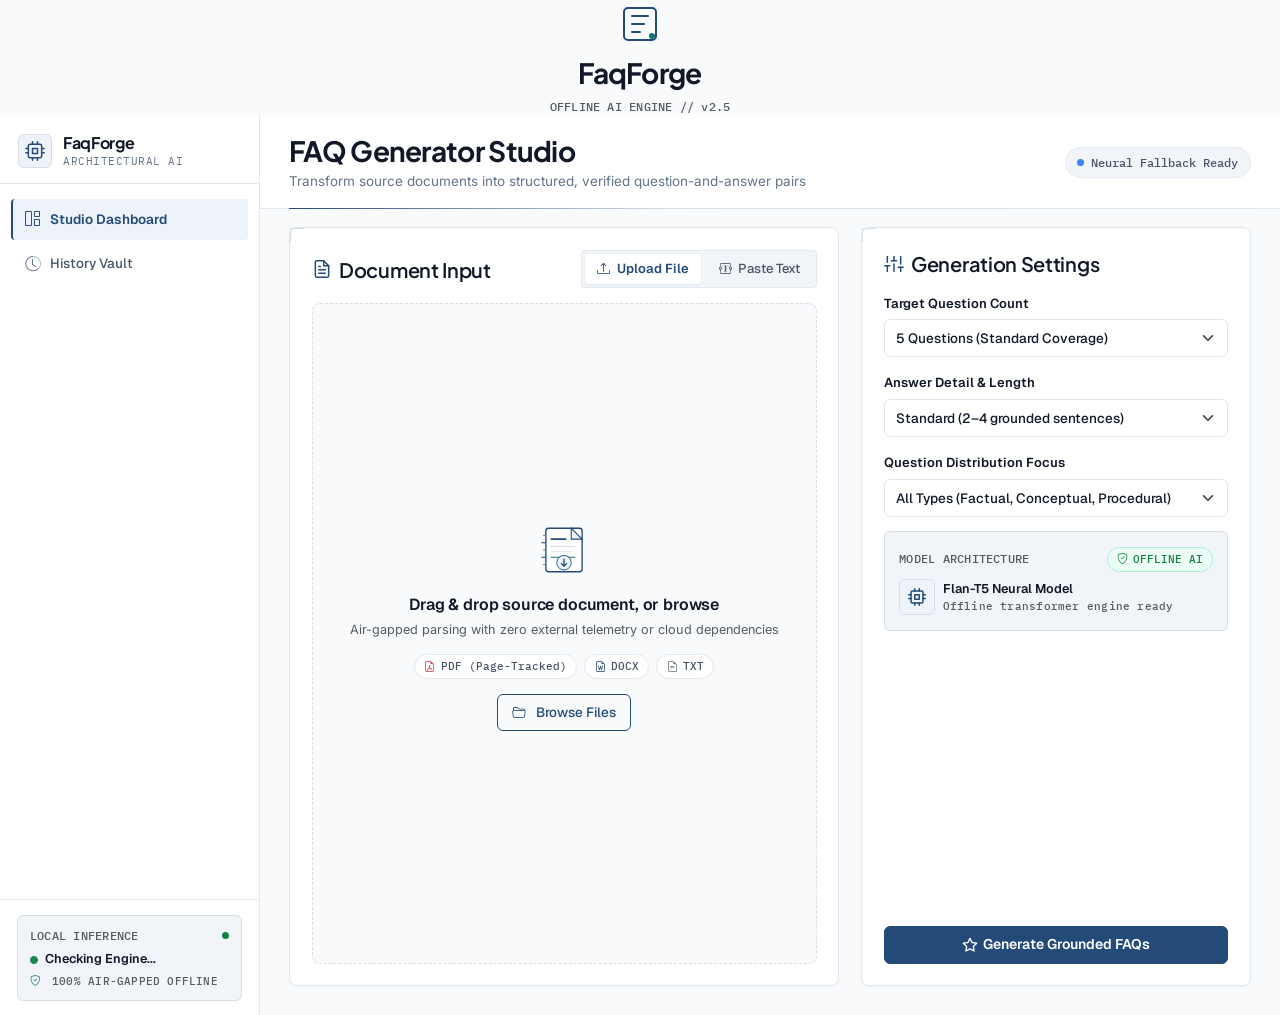
==== commit 53b313a5: "feat(ui): premium architectural redesign with multi-font typography, clean dashboard, and white hove" ====
--- a/frontend/index.html
+++ b/frontend/index.html
@@ -3,8 +3,14 @@
 <head>
     <meta charset="UTF-8">
     <meta name="viewport" content="width=device-width, initial-scale=1.0">
-    <title>FaqForge — Offline AI FAQ Generator</title>
-    <meta name="description" content="Transform documents into verified question-and-answer pairs 100% offline using local AI inference.">
+    <title>FaqForge — Architectural AI FAQ Studio</title>
+    <meta name="description" content="Transform documents into grounded, verified FAQ pairs 100% offline using local AI inference.">
+    
+    <!-- Preconnect & Multi-Font Typography System -->
+    <link rel="preconnect" href="https://fonts.googleapis.com">
+    <link rel="preconnect" href="https://fonts.gstatic.com" crossorigin>
+    <link href="https://fonts.googleapis.com/css2?family=Plus+Jakarta+Sans:wght@500;600;700&family=Geist:wght@400;500;600&family=Inter:wght@400;500&family=IBM+Plex+Mono:wght@400;500&display=swap" rel="stylesheet">
+    
     <link href="https://cdn.jsdelivr.net/npm/bootstrap@5.3.0/dist/css/bootstrap.min.css" rel="stylesheet">
     <link rel="stylesheet" href="https://cdn.jsdelivr.net/npm/bootstrap-icons@1.11.1/font/bootstrap-icons.css">
     <link rel="stylesheet" href="css/style.css">
@@ -13,25 +19,42 @@
     <!-- Splash Screen -->
     <div id="splash-screen" class="splash-screen">
         <div class="text-center">
-            <i class="bi bi-cpu splash-icon"></i>
+            <svg class="splash-icon mb-2" width="48" height="48" viewBox="0 0 48 48" fill="none" xmlns="http://www.w3.org/2000/svg">
+                <rect x="8" y="8" width="32" height="32" rx="4" stroke="#244B78" stroke-width="2"/>
+                <path d="M16 16H32" stroke="#244B78" stroke-width="2" stroke-linecap="round"/>
+                <path d="M16 24H28" stroke="#244B78" stroke-width="2" stroke-linecap="round"/>
+                <path d="M16 32H24" stroke="#244B78" stroke-width="2" stroke-linecap="round"/>
+                <circle cx="36" cy="36" r="3" fill="#0F766E"/>
+            </svg>
             <h1 class="splash-text">FaqForge</h1>
-            <p class="text-muted small mt-2 mb-0">Offline AI FAQ Engine</p>
+            <p class="text-muted small mt-1 mb-0 technical-mono">OFFLINE AI ENGINE // v2.5</p>
         </div>
     </div>
 
-    <!-- Notification Toasts -->
-    <div class="toast-container position-fixed bottom-0 end-0 p-3"></div>
+    <!-- Notification Toasts Container -->
+    <div class="toast-container position-fixed bottom-0 end-0 p-3" style="z-index: 1080;"></div>
 
     <div class="app-container">
-        <!-- Sidebar (White with Gray Border) -->
+        <!-- Sidebar Navigation -->
         <aside class="sidebar">
             <a class="brand-wrapper" href="/">
                 <div class="brand-icon">
-                    <i class="bi bi-cpu-fill"></i>
+                    <svg width="20" height="20" viewBox="0 0 24 24" fill="none" stroke="currentColor" stroke-width="1.8" stroke-linecap="round" stroke-linejoin="round">
+                        <rect x="4" y="4" width="16" height="16" rx="2"/>
+                        <rect x="9" y="9" width="6" height="6"/>
+                        <line x1="9" y1="1" x2="9" y2="4"/>
+                        <line x1="15" y1="1" x2="15" y2="4"/>
+                        <line x1="9" y1="20" x2="9" y2="23"/>
+                        <line x1="15" y1="20" x2="15" y2="23"/>
+                        <line x1="20" y1="9" x2="23" y2="9"/>
+                        <line x1="20" y1="14" x2="23" y2="14"/>
+                        <line x1="1" y1="9" x2="4" y2="9"/>
+                        <line x1="1" y1="14" x2="4" y2="14"/>
+                    </svg>
                 </div>
                 <div class="brand-info">
                     <span class="brand-title">FaqForge</span>
-                    <span class="brand-badge">Offline AI Tool</span>
+                    <span class="brand-badge">Architectural AI</span>
                 </div>
             </a>
 
@@ -47,18 +70,18 @@
                 </a>
             </nav>
 
-            <!-- Sidebar Footer: AI Engine Status (No Theme Switcher) -->
+            <!-- Sidebar Footer: AI Engine Status -->
             <div class="sidebar-footer">
                 <div class="ai-engine-card">
                     <div class="engine-status-row">
-                        <span class="text-muted" style="font-size: 11px; text-transform: uppercase; font-weight: 600;">AI Engine</span>
+                        <span class="technical-mono text-muted">LOCAL INFERENCE</span>
                         <span class="status-dot-sm" id="sidebarDot"></span>
                     </div>
-                    <div class="small text-truncate fw-semibold" id="sidebarEngineStatus" style="color: var(--text-primary);">
+                    <div class="small text-truncate fw-semibold" id="sidebarEngineStatus" style="color: var(--text-primary); font-family: var(--font-ui);">
                         <i class="bi bi-circle-fill text-success me-1" style="font-size: 8px;"></i> Checking Engine...
                     </div>
-                    <div class="text-muted mt-1" style="font-size: 11px;">
-                        <i class="bi bi-shield-check me-1" style="color: var(--accent-teal);"></i> 100% Offline AI
+                    <div class="text-muted mt-1 technical-mono" style="font-size: 10.5px;">
+                        <i class="bi bi-shield-check me-1" style="color: var(--secondary-accent);"></i> 100% AIR-GAPPED OFFLINE
                     </div>
                 </div>
             </div>
@@ -66,11 +89,11 @@
 
         <!-- Main Workspace -->
         <main class="main-content">
-            <!-- Dashboard Header -->
+            <!-- Topbar Header -->
             <header class="topbar">
                 <div class="topbar-title-group">
-                    <h1 class="page-title mb-1">FAQ Generator Studio</h1>
-                    <p>Transform documents into verified question-and-answer pairs</p>
+                    <h1 class="page-title">FAQ Generator Studio</h1>
+                    <p>Transform source documents into structured, verified question-and-answer pairs</p>
                 </div>
                 <div id="engineStatusBadge" class="status-badge">
                     <span class="status-dot" id="engineStatusDot"></span>
@@ -78,13 +101,24 @@
                 </div>
             </header>
 
+            <!-- Workspace Content Grid -->
             <div id="dashboardContent" class="dashboard-grid">
-                <!-- Left Column: Document Input Panel -->
+                <!-- Left Column: Document Input -->
                 <div class="input-panel">
-                    <div class="card p-4 h-100 d-flex flex-column">
+                    <div class="card card-blueprint p-4 h-100 d-flex flex-column">
                         <div class="d-flex align-items-center justify-content-between mb-3 flex-wrap gap-2">
-                            <h2 class="section-heading mb-0"><i class="bi bi-file-earmark-text me-2" style="color: var(--primary-blue);"></i> Document Input</h2>
+                            <h2 class="section-heading mb-0 d-flex align-items-center gap-2">
+                                <svg width="20" height="20" viewBox="0 0 24 24" fill="none" stroke="currentColor" stroke-width="1.8" stroke-linecap="round" stroke-linejoin="round" style="color: var(--primary-accent);">
+                                    <path d="M14 2H6a2 2 0 0 0-2 2v16a2 2 0 0 0 2 2h12a2 2 0 0 0 2-2V8z"></path>
+                                    <polyline points="14 2 14 8 20 8"></polyline>
+                                    <line x1="16" y1="13" x2="8" y2="13"></line>
+                                    <line x1="16" y1="17" x2="8" y2="17"></line>
+                                    <polyline points="10 9 9 9 8 9"></polyline>
+                                </svg>
+                                <span>Document Input</span>
+                            </h2>
                             
+                            <!-- Custom Architectural Nav Tabs -->
                             <ul class="nav nav-tabs-custom" id="uploadTab" role="tablist">
                                 <li class="nav-item" role="presentation">
                                     <button class="nav-link active" id="file-tab" data-bs-toggle="tab" data-bs-target="#file-tab-pane" type="button" role="tab">
@@ -100,17 +134,40 @@
                         </div>
                         
                         <div class="tab-content flex-grow-1" id="uploadTabContent">
-                            <!-- Document Upload Pane -->
+                            <!-- Document Upload Pane with Custom Technical SVG -->
                             <div class="tab-pane fade show active h-100" id="file-tab-pane" role="tabpanel">
                                 <div class="upload-zone h-100 d-flex flex-column justify-content-center align-items-center" id="uploadZone">
-                                    <i class="bi bi-cloud-arrow-up upload-icon"></i>
-                                    <h3 class="card-heading mb-1">Drag & drop your document here, or browse</h3>
-                                    <p class="text-muted small mb-3">Upload your document to generate structured, verified FAQs</p>
+                                    
+                                    <!-- Custom Architectural Blueprint Document Illustration (Section 5 & 9) -->
+                                    <div class="upload-tech-illustration">
+                                        <svg class="upload-tech-svg" viewBox="0 0 64 64" fill="none" xmlns="http://www.w3.org/2000/svg">
+                                            <!-- Blueprint Paper Grid -->
+                                            <rect x="12" y="8" width="40" height="48" rx="3" stroke="#244B78" stroke-width="1.5" fill="#FFFFFF"/>
+                                            <path d="M40 8L52 20H40V8Z" fill="#EDF3F9" stroke="#244B78" stroke-width="1.2"/>
+                                            <!-- Measurement ticks on left spine -->
+                                            <line x1="9" y1="16" x2="12" y2="16" stroke="#64748B" stroke-width="1"/>
+                                            <line x1="7" y1="24" x2="12" y2="24" stroke="#244B78" stroke-width="1.2"/>
+                                            <line x1="9" y1="32" x2="12" y2="32" stroke="#64748B" stroke-width="1"/>
+                                            <line x1="7" y1="40" x2="12" y2="40" stroke="#244B78" stroke-width="1.2"/>
+                                            <line x1="9" y1="48" x2="12" y2="48" stroke="#64748B" stroke-width="1"/>
+                                            <!-- Content Lines -->
+                                            <line x1="18" y1="20" x2="34" y2="20" stroke="#244B78" stroke-width="1.8" stroke-linecap="round"/>
+                                            <line x1="18" y1="28" x2="44" y2="28" stroke="#D7DEE8" stroke-width="1.2" stroke-linecap="round"/>
+                                            <line x1="18" y1="34" x2="40" y2="34" stroke="#D7DEE8" stroke-width="1.2" stroke-linecap="round"/>
+                                            <line x1="18" y1="40" x2="44" y2="40" stroke="#0F766E" stroke-width="1.2" stroke-linecap="round"/>
+                                            <!-- Downward intake blueprint arrow -->
+                                            <circle cx="32" cy="46" r="8" fill="#EDF3F9" stroke="#244B78" stroke-width="1"/>
+                                            <path d="M32 42V50M32 50L29 47M32 50L35 47" stroke="#244B78" stroke-width="1.4" stroke-linecap="round" stroke-linejoin="round"/>
+                                        </svg>
+                                    </div>
+
+                                    <h3 class="card-heading mb-1">Drag & drop source document, or browse</h3>
+                                    <p class="text-muted small mb-3">Air-gapped parsing with zero external telemetry or cloud dependencies</p>
                                     
                                     <div class="d-flex flex-wrap justify-content-center gap-2 mb-3">
-                                        <span class="format-pill"><i class="bi bi-file-earmark-pdf" style="color: var(--status-error);"></i> PDF (Page-Tracked)</span>
-                                        <span class="format-pill"><i class="bi bi-file-earmark-word" style="color: var(--primary-blue);"></i> DOCX</span>
-                                        <span class="format-pill"><i class="bi bi-file-earmark-text" style="color: var(--text-muted);"></i> TXT</span>
+                                        <span class="format-pill"><i class="bi bi-file-earmark-pdf text-danger"></i> PDF (Page-Tracked)</span>
+                                        <span class="format-pill"><i class="bi bi-file-earmark-word" style="color: var(--primary-accent);"></i> DOCX</span>
+                                        <span class="format-pill"><i class="bi bi-file-earmark-text text-secondary"></i> TXT</span>
                                     </div>
 
                                     <input type="file" id="fileInput" class="d-none" accept=".pdf,.docx,.txt">
@@ -118,17 +175,17 @@
                                         <i class="bi bi-folder2-open me-1"></i> Browse Files
                                     </button>
                                     
-                                    <div id="fileNameDisplay" class="mt-3 w-100" style="max-width: 360px;"></div>
+                                    <div id="fileNameDisplay" class="mt-3 w-100" style="max-width: 380px;"></div>
                                 </div>
                             </div>
 
                             <!-- Raw Text Paste Pane -->
                             <div class="tab-pane fade h-100" id="text-tab-pane" role="tabpanel">
                                 <div class="d-flex flex-column h-100">
-                                    <textarea id="textInput" class="form-control flex-grow-1 font-monospace" style="min-height: 240px; font-size: 13.5px;" placeholder="Paste raw text, articles, knowledge base documentation, product manuals, or notes here..."></textarea>
+                                    <textarea id="textInput" class="form-control flex-grow-1 technical-mono" style="min-height: 250px; font-size: 13px; line-height: 1.6;" placeholder="// Paste raw text, documentation, technical manuals, or meeting notes here..."></textarea>
                                     <div class="d-flex justify-content-between align-items-center mt-2 px-1 text-muted small">
-                                        <span><i class="bi bi-info-circle me-1"></i> Text sentences and topics will be extracted locally.</span>
-                                        <span id="textCharCount">0 characters</span>
+                                        <span class="technical-mono"><i class="bi bi-info-circle me-1"></i> Local topic inventory and entity extraction.</span>
+                                        <span id="textCharCount" class="technical-mono">0 characters</span>
                                     </div>
                                 </div>
                             </div>
@@ -136,19 +193,32 @@
                     </div>
                 </div>
 
-                <!-- Right Column: Generation Settings Panel -->
+                <!-- Right Column: Generation Settings -->
                 <div class="settings-panel">
-                    <div class="card p-4 h-100 d-flex flex-column justify-content-between">
+                    <div class="card card-blueprint p-4 h-100 d-flex flex-column justify-content-between">
                         <div>
-                            <h2 class="section-heading mb-3"><i class="bi bi-sliders me-2" style="color: var(--primary-blue);"></i> Generation Settings</h2>
+                            <h2 class="section-heading mb-3 d-flex align-items-center gap-2">
+                                <svg width="20" height="20" viewBox="0 0 24 24" fill="none" stroke="currentColor" stroke-width="1.8" stroke-linecap="round" stroke-linejoin="round" style="color: var(--primary-accent);">
+                                    <line x1="4" y1="21" x2="4" y2="14"></line>
+                                    <line x1="4" y1="10" x2="4" y2="3"></line>
+                                    <line x1="12" y1="21" x2="12" y2="12"></line>
+                                    <line x1="12" y1="8" x2="12" y2="3"></line>
+                                    <line x1="20" y1="21" x2="20" y2="16"></line>
+                                    <line x1="20" y1="12" x2="20" y2="3"></line>
+                                    <line x1="1" y1="14" x2="7" y2="14"></line>
+                                    <line x1="9" y1="8" x2="15" y2="8"></line>
+                                    <line x1="17" y1="16" x2="23" y2="16"></line>
+                                </svg>
+                                <span>Generation Settings</span>
+                            </h2>
                             
                             <div class="mb-3">
                                 <label class="form-label" for="numFaqs">Target Question Count</label>
                                 <select id="numFaqs" class="form-select">
-                                    <option value="3">3 Questions (Quick Summary)</option>
-                                    <option value="5" selected>5 Questions (Standard)</option>
-                                    <option value="10">10 Questions (Comprehensive)</option>
-                                    <option value="15">15 Questions (Deep Analysis)</option>
+                                    <option value="3">3 Questions (Concise Overview)</option>
+                                    <option value="5" selected>5 Questions (Standard Coverage)</option>
+                                    <option value="10">10 Questions (Comprehensive Analysis)</option>
+                                    <option value="15">15 Questions (Deep Exhaustive Extraction)</option>
                                 </select>
                             </div>
                             
@@ -156,8 +226,8 @@
                                 <label class="form-label" for="faqLength">Answer Detail & Length</label>
                                 <select id="faqLength" class="form-select">
                                     <option value="small">Concise (1–2 sentences)</option>
-                                    <option value="medium" selected>Standard (2–4 sentences with facts)</option>
-                                    <option value="large">Detailed (In-depth comprehensive answer)</option>
+                                    <option value="medium" selected>Standard (2–4 grounded sentences)</option>
+                                    <option value="large">Detailed (In-depth comprehensive explanation)</option>
                                 </select>
                             </div>
 
@@ -171,19 +241,30 @@
                                 </select>
                             </div>
 
-                            <!-- AI Model Information Card -->
-                            <div class="p-3 rounded mb-3" style="background-color: var(--bg-secondary); border: 1px solid var(--border-color);">
+                            <!-- AI Model Information Blueprint Card -->
+                            <div class="p-3 rounded mb-3" style="background-color: var(--bg-secondary); border: 1px solid var(--line-arch);">
                                 <div class="d-flex align-items-center justify-content-between mb-1">
-                                    <span class="text-muted fw-semibold" style="font-size: 11px; text-transform: uppercase;">AI Model Architecture</span>
-                                    <span class="badge-status verified" style="font-size: 10.5px;"><i class="bi bi-check-circle-fill"></i> 100% Offline</span>
+                                    <span class="technical-mono text-muted">MODEL ARCHITECTURE</span>
+                                    <span class="badge-status verified"><i class="bi bi-shield-check"></i> OFFLINE AI</span>
                                 </div>
                                 <div class="d-flex align-items-center mt-2">
-                                    <div class="p-2 rounded me-2" style="background-color: var(--bg-selected); color: var(--primary-blue); font-size: 1.15rem;">
-                                        <i class="bi bi-cpu"></i>
+                                    <div class="p-2 rounded me-2 d-flex align-items-center justify-content-center" style="background-color: var(--bg-selected); border: 1px solid var(--line-arch); color: var(--primary-accent); width: 36px; height: 36px;">
+                                        <svg width="18" height="18" viewBox="0 0 24 24" fill="none" stroke="currentColor" stroke-width="2" stroke-linecap="round" stroke-linejoin="round">
+                                            <rect x="4" y="4" width="16" height="16" rx="2"/>
+                                            <rect x="9" y="9" width="6" height="6"/>
+                                            <line x1="9" y1="1" x2="9" y2="4"/>
+                                            <line x1="15" y1="1" x2="15" y2="4"/>
+                                            <line x1="9" y1="20" x2="9" y2="23"/>
+                                            <line x1="15" y1="20" x2="15" y2="23"/>
+                                            <line x1="20" y1="9" x2="23" y2="9"/>
+                                            <line x1="20" y1="14" x2="23" y2="14"/>
+                                            <line x1="1" y1="9" x2="4" y2="9"/>
+                                            <line x1="1" y1="14" x2="4" y2="14"/>
+                                        </svg>
                                     </div>
                                     <div>
-                                        <div class="fw-semibold small" id="activeEngineName" style="color: var(--text-primary);">Detecting Engine...</div>
-                                        <div class="text-muted" style="font-size: 12px;" id="activeEngineDesc">Zero data leaves your machine</div>
+                                        <div class="fw-semibold small" id="activeEngineName" style="color: var(--text-primary); font-family: var(--font-ui);">Detecting Engine...</div>
+                                        <div class="text-muted technical-mono" style="font-size: 11px;" id="activeEngineDesc">Zero data leaves this machine</div>
                                     </div>
                                 </div>
                             </div>
@@ -192,20 +273,38 @@
                         <!-- Main Action Button -->
                         <div class="pt-2">
                             <button id="generateBtn" class="btn btn-generate w-100 py-2">
-                                <i class="bi bi-magic me-1"></i> Generate FAQs
+                                <svg width="16" height="16" viewBox="0 0 24 24" fill="none" stroke="currentColor" stroke-width="2" stroke-linecap="round" stroke-linejoin="round">
+                                    <polygon points="12 2 15.09 8.26 22 9.27 17 14.14 18.18 21.02 12 17.77 5.82 21.02 7 14.14 2 9.27 8.91 8.26 12 2"></polygon>
+                                </svg>
+                                <span>Generate Grounded FAQs</span>
                             </button>
                         </div>
                     </div>
                 </div>
             </div>
 
-            <!-- Processing Screen Overlay (No fabricated percentages) -->
+            <!-- Processing Screen Overlay (Section 7) -->
             <div id="processingScreen" class="d-none h-100 d-flex flex-column align-items-center justify-content-center py-5">
-                <div class="text-center w-100" style="max-width: 520px;">
-                    <div class="spinner-border mb-3" style="width: 3rem; height: 3rem; border-width: 0.2rem; color: var(--primary-blue);" role="status"></div>
+                <div class="text-center w-100" style="max-width: 540px;">
+                    <!-- Architectural Animated Pipeline Schematic -->
+                    <div class="pipeline-schematic-box text-center mb-3">
+                        <svg width="100%" height="46" viewBox="0 0 460 46" fill="none" xmlns="http://www.w3.org/2000/svg">
+                            <!-- Connecting Guide Line -->
+                            <line x1="40" y1="23" x2="420" y2="23" stroke="#D7DEE8" stroke-width="1.5" stroke-dasharray="3 3"/>
+                            <!-- Pulse Dot -->
+                            <circle class="processing-line-anim" cx="40" cy="23" r="3.5" fill="#244B78">
+                                <animate attributeName="cx" from="40" to="420" dur="2.4s" repeatCount="indefinite"/>
+                            </circle>
+                            <!-- Stage Nodes -->
+                            <circle cx="50" cy="23" r="7" fill="#FFFFFF" stroke="#244B78" stroke-width="1.5"/>
+                            <circle cx="160" cy="23" r="7" fill="#FFFFFF" stroke="#D7DEE8" stroke-width="1.5"/>
+                            <circle cx="280" cy="23" r="7" fill="#FFFFFF" stroke="#D7DEE8" stroke-width="1.5"/>
+                            <circle cx="400" cy="23" r="7" fill="#FFFFFF" stroke="#0F766E" stroke-width="1.5"/>
+                        </svg>
+                    </div>
 
                     <h2 class="section-heading mb-1">Processing Document Pipeline</h2>
-                    <p class="text-muted small mb-4">Running offline inference with Ollama Qwen2.5 3B</p>
+                    <p class="text-muted small mb-3">Executing local Ollama Qwen2.5 3B inference pipeline</p>
 
                     <div class="card p-3 text-start pipeline-card mx-auto mb-3">
                         <div id="step-extracting" class="processing-step">
@@ -214,11 +313,11 @@
                         </div>
                         <div id="step-inventory" class="processing-step">
                             <i class="bi bi-circle"></i>
-                            <span>Topic Inventory & Entity Analysis</span>
+                            <span>Topic Inventory & Entity Classification</span>
                         </div>
                         <div id="step-generating" class="processing-step">
                             <i class="bi bi-circle"></i>
-                            <span>Local AI Question Generation (Ollama)</span>
+                            <span>Local AI Question Generation (Ollama Qwen2.5)</span>
                         </div>
                         <div id="step-verifying" class="processing-step">
                             <i class="bi bi-circle"></i>
@@ -227,7 +326,7 @@
                     </div>
 
                     <div class="terminal-status-bar text-start" id="downloadStatus" style="display: none;">
-                        <i class="bi bi-terminal me-2"></i> Initializing multi-stage pipeline...
+                        <i class="bi bi-cpu me-2"></i> Initializing multi-stage pipeline...
                     </div>
                 </div>
             </div>
--- a/frontend/css/style.css
+++ b/frontend/css/style.css
@@ -1,143 +1,178 @@
 /* ==========================================================================
-   FaqForge — Professional Minimalist Light Design System
-   Linear & Vercel Inspired Commercial SaaS Aesthetic
+   FaqForge — Architectural Blueprint Design System & UI/UX Overhaul
+   Multi-Font Typography (Jakarta Sans, Geist, Inter, IBM Plex Mono)
+   Light-Only Theme | Architectural Lines | Custom Technical Graphics
    ========================================================================== */
 
-@import url('https://fonts.googleapis.com/css2?family=Inter:wght@400;500;600;700&family=JetBrains+Mono:wght@400;500&display=swap');
-
-/* --- Centralized Design Tokens (Light Theme Only) --- */
+@import url('https://fonts.googleapis.com/css2?family=Plus+Jakarta+Sans:wght@500;600;700&family=Geist:wght@400;500;600&family=Inter:wght@400;500&family=IBM+Plex+Mono:wght@400;500&display=swap');
+
+/* --- Coordinated Design Tokens (Strict Light Theme Only) --- */
 :root {
-  /* Surfaces & Backgrounds */
+  /* Surface Colors */
   --bg-app: #F8FAFC;
   --bg-surface: #FFFFFF;
   --bg-secondary: #F1F5F9;
   --bg-selected: #EDF3F9;
-  
-  /* Text & Typography */
+  --soft-blue-bg: #EDF3F9;
+
+  /* Text & Readability */
   --text-primary: #111827;
   --text-secondary: #475569;
   --text-muted: #64748B;
-  
-  /* Structural Borders */
+
+  /* Structural & Architectural Lines */
   --border-color: #E2E8F0;
-  --border-subtle: #F1F5F9;
+  --line-arch: #D7DEE8;
+  --line-guide: #E8EDF3;
   --border-focus: #244B78;
-  
-  /* Primary Action Colors (Navy Blue) */
-  --primary-blue: #244B78;
+
+  /* Primary Action Palette (Navy Blue) */
+  --primary-accent: #244B78;
   --primary-hover: #193A60;
-  
+  --primary-blue: #244B78; /* compatibility alias */
+
   /* Secondary Accent (Teal) */
+  --secondary-accent: #0F766E;
   --accent-teal: #0F766E;
   --accent-teal-subtle: #F0FDFA;
   --accent-teal-border: #CCFBF1;
-  
-  /* Status Colors */
+
+  /* Status Tokens */
   --status-success: #15803D;
   --status-success-bg: #ECFDF5;
   --status-success-border: #A7F3D0;
-  
+
   --status-warning: #B45309;
   --status-warning-bg: #FFFBEB;
   --status-warning-border: #FDE68A;
-  
+
   --status-error: #B91C1C;
   --status-error-bg: #FEF2F2;
   --status-error-border: #FECACA;
-  
+
+  /* Typography System */
+  --font-title: 'Plus Jakarta Sans', system-ui, -apple-system, sans-serif;
+  --font-ui: 'Geist', 'Geist Sans', -apple-system, BlinkMacSystemFont, "Segoe UI", Roboto, sans-serif;
+  --font-body: 'Inter', system-ui, -apple-system, sans-serif;
+  --font-mono: 'IBM Plex Mono', ui-monospace, SFMono-Regular, Menlo, monospace;
+
   /* Component Radii */
-  --radius-sm: 6px;
-  --radius-input: 8px;
-  --radius-btn: 8px;
-  --radius-card: 10px;
+  --radius-sm: 4px;
+  --radius-input: 6px;
+  --radius-btn: 6px;
+  --radius-card: 8px;
   --radius-pill: 9999px;
-  
-  /* Extremely Subtle Shadow */
-  --shadow-subtle: 0 1px 2px 0 rgba(0, 0, 0, 0.04);
-  --shadow-dropdown: 0 4px 12px -1px rgba(0, 0, 0, 0.08), 0 2px 4px -1px rgba(0, 0, 0, 0.04);
-  
+
+  /* Architectural Blueprint Shadows (Very subtle) */
+  --shadow-subtle: 0 1px 3px 0 rgba(15, 23, 42, 0.04);
+  --shadow-card: 0 1px 3px 0 rgba(15, 23, 42, 0.04), 0 1px 2px -1px rgba(15, 23, 42, 0.02);
+  --shadow-dropdown: 0 4px 14px -2px rgba(15, 23, 42, 0.08);
+
   /* Transitions */
-  --transition-fast: 0.15s ease;
+  --transition-fast: 0.15s cubic-bezier(0.16, 1, 0.3, 1);
+  --transition-smooth: 0.25s cubic-bezier(0.16, 1, 0.3, 1);
 }
 
 /* --- Base & Reset --- */
-* {
+*, *::before, *::after {
   box-sizing: border-box;
 }
 
-body {
-  font-family: 'Inter', -apple-system, BlinkMacSystemFont, "Segoe UI", Roboto, sans-serif;
-  background-color: var(--bg-app);
-  color: var(--text-secondary);
-  font-size: 14.5px;
-  line-height: 1.55;
+html, body {
   margin: 0;
   padding: 0;
   min-height: 100vh;
+  background-color: var(--bg-app);
+  color: var(--text-secondary);
+  font-family: var(--font-body);
+  font-size: 14.5px;
+  line-height: 1.55;
   -webkit-font-smoothing: antialiased;
   -moz-osx-font-smoothing: grayscale;
 }
 
-/* --- Strict Typography Scale --- */
-h1, h2, h3, h4, h5, h6, .card-title {
+/* --- Typography Hierarchy --- */
+
+/* Main Page Title: Plus Jakarta Sans 28–32px, 600–700 */
+h1, .page-title {
+  font-family: var(--font-title);
+  font-size: 28px;
+  font-weight: 700;
+  line-height: 1.25;
   color: var(--text-primary);
+  letter-spacing: -0.025em;
+  margin-top: 0;
+}
+
+/* Major Section Heading: Plus Jakarta Sans 19–22px, 600 */
+h2, .section-heading {
+  font-family: var(--font-title);
+  font-size: 20px;
   font-weight: 600;
-  letter-spacing: -0.02em;
-}
-
-/* Main Page Heading: 28–30px, semibold */
-h1, .page-title {
-  font-size: 28px;
-  line-height: 1.25;
+  line-height: 1.35;
+  color: var(--text-primary);
+  letter-spacing: -0.015em;
+}
+
+/* Card Heading: Geist Sans 15–17px, 600 */
+h3, h4, h5, .card-heading {
+  font-family: var(--font-ui);
+  font-size: 16px;
   font-weight: 600;
-}
-
-/* Section Heading: 18–20px, semibold */
-h2, .section-heading {
-  font-size: 19px;
-  line-height: 1.35;
-  font-weight: 600;
-}
-
-/* Card Heading: 15–17px, semibold */
-h3, h4, h5, .card-heading {
-  font-size: 16px;
   line-height: 1.4;
-  font-weight: 600;
-}
-
-/* Question Heading: 16–18px, semibold */
+  color: var(--text-primary);
+  letter-spacing: -0.01em;
+}
+
+/* FAQ Question: Geist Sans 16–18px, 600 */
 .question-text {
+  font-family: var(--font-ui);
   font-size: 16.5px;
   font-weight: 600;
   line-height: 1.45;
   color: var(--text-primary);
-}
-
-/* Answer text: 14–15px */
+  letter-spacing: -0.01em;
+}
+
+/* FAQ Answer: Inter 14–15px, 400 */
 .answer-text {
+  font-family: var(--font-body);
   font-size: 14.5px;
+  font-weight: 400;
   line-height: 1.6;
   color: var(--text-secondary);
 }
 
-/* Supporting text: 13–14px */
-.supporting-text {
+/* Body Text: Inter 14–15px, 400 */
+p, .body-text {
+  font-family: var(--font-body);
+  font-size: 14.5px;
+  font-weight: 400;
+  line-height: 1.55;
+  color: var(--text-secondary);
+  margin-bottom: 0.5rem;
+}
+
+/* Navigation & Controls: Geist Sans 13–14px, 500 */
+nav, .nav-link, button, .btn, .form-label, .form-select, .form-control {
+  font-family: var(--font-ui);
   font-size: 13.5px;
-  line-height: 1.5;
-  color: var(--text-secondary);
-}
-
-/* Metadata: 12px */
+  font-weight: 500;
+}
+
+/* Metadata: Inter or IBM Plex Mono 12px, 400–500 */
 small, .text-xs, .metadata-text {
   font-size: 12px;
   line-height: 1.4;
   color: var(--text-muted);
 }
 
-p {
-  margin-bottom: 0.5rem;
-  color: var(--text-secondary);
+/* Technical Annotations: IBM Plex Mono 11–13px, 400–500 */
+.technical-mono, .badge-type-tag, .font-mono, .arch-tag, .step-mono, .faq-index-pill {
+  font-family: var(--font-mono);
+  font-size: 11.5px;
+  font-weight: 500;
+  letter-spacing: 0.02em;
 }
 
 /* --- Layout Structure --- */
@@ -146,65 +181,68 @@
   height: 100vh;
   width: 100vw;
   overflow: hidden;
-}
-
-/* --- Sidebar (230px, White Background, Thin Gray Border) --- */
+  background-color: var(--bg-app);
+}
+
+/* --- Sidebar (Refined Architectural Style) --- */
 .sidebar {
-  width: 230px;
+  width: 260px;
+  background-color: var(--bg-surface);
+  border-right: 1px solid var(--border-color);
+  display: flex;
+  flex-direction: column;
   flex-shrink: 0;
-  background-color: var(--bg-surface);
-  border-right: 1px solid var(--border-color);
+  position: relative;
+  z-index: 10;
+}
+
+.brand-wrapper {
+  padding: 1.25rem 1.25rem 1rem 1.25rem;
+  display: flex;
+  align-items: center;
+  gap: 0.75rem;
+  text-decoration: none;
+  border-bottom: 1px solid var(--border-color);
+  position: relative;
+}
+
+.brand-icon {
+  width: 34px;
+  height: 34px;
+  border-radius: var(--radius-input);
+  background-color: var(--bg-selected);
+  border: 1px solid var(--line-arch);
+  color: var(--primary-accent);
+  display: flex;
+  align-items: center;
+  justify-content: center;
+  font-size: 1.05rem;
+}
+
+.brand-info {
   display: flex;
   flex-direction: column;
-  padding: 1.25rem 1rem;
-  z-index: 20;
-}
-
-.brand-wrapper {
-  display: flex;
-  align-items: center;
-  gap: 0.65rem;
-  padding: 0.4rem 0.5rem;
-  margin-bottom: 1.5rem;
-  text-decoration: none;
-}
-
-.brand-icon {
-  width: 30px;
-  height: 30px;
-  background-color: var(--primary-blue);
-  border-radius: var(--radius-sm);
-  display: flex;
-  align-items: center;
-  justify-content: center;
-  color: #FFFFFF;
-  font-size: 1rem;
-  flex-shrink: 0;
-}
-
-.brand-info {
-  display: flex;
-  flex-direction: column;
 }
 
 .brand-title {
-  font-size: 15px;
+  font-family: var(--font-title);
+  font-size: 16px;
   font-weight: 700;
   color: var(--text-primary);
+  line-height: 1.2;
   letter-spacing: -0.02em;
-  line-height: 1.2;
 }
 
 .brand-badge {
-  font-size: 10px;
-  font-weight: 600;
-  color: var(--accent-teal);
+  font-family: var(--font-mono);
+  font-size: 10.5px;
+  color: var(--text-muted);
   text-transform: uppercase;
   letter-spacing: 0.05em;
 }
 
-/* Sidebar Navigation Items */
 .sidebar-nav {
+  padding: 1rem 0.75rem;
   display: flex;
   flex-direction: column;
   gap: 0.25rem;
@@ -214,60 +252,61 @@
   display: flex;
   align-items: center;
   gap: 0.65rem;
-  padding: 0.6rem 0.75rem;
+  padding: 0.6rem 0.85rem;
   border-radius: var(--radius-sm);
-  color: var(--text-secondary) !important;
+  color: var(--text-secondary);
+  text-decoration: none;
+  transition: all var(--transition-fast);
+  border-left: 2px solid transparent;
+  font-family: var(--font-ui);
+  font-size: 13.5px;
   font-weight: 500;
-  font-size: 13.5px;
-  text-decoration: none;
-  transition: var(--transition-fast);
 }
 
 .sidebar-nav .nav-link i {
-  font-size: 1rem;
+  font-size: 1.05rem;
   color: var(--text-muted);
-  transition: var(--transition-fast);
+  transition: color var(--transition-fast);
 }
 
 .sidebar-nav .nav-link:hover {
   background-color: var(--bg-secondary);
-  color: var(--text-primary) !important;
+  color: var(--text-primary);
 }
 
 .sidebar-nav .nav-link:hover i {
-  color: var(--text-primary);
+  color: var(--primary-accent);
 }
 
 .sidebar-nav .nav-link.active {
   background-color: var(--bg-selected);
-  color: var(--primary-blue) !important;
+  color: var(--primary-accent);
+  border-left-color: var(--primary-accent);
   font-weight: 600;
 }
 
 .sidebar-nav .nav-link.active i {
-  color: var(--primary-blue);
-}
-
-/* Sidebar Footer (AI Engine Status) */
+  color: var(--primary-accent);
+}
+
 .sidebar-footer {
-  margin-top: auto;
-  display: flex;
-  flex-direction: column;
-  gap: 0.75rem;
+  padding: 1rem 1.15rem;
+  border-top: 1px solid var(--border-color);
+  background-color: var(--bg-surface);
 }
 
 .ai-engine-card {
+  padding: 0.75rem 0.85rem;
+  border-radius: var(--radius-input);
   background-color: var(--bg-secondary);
-  border: 1px solid var(--border-color);
-  border-radius: var(--radius-sm);
-  padding: 0.75rem 0.85rem;
+  border: 1px solid var(--line-arch);
 }
 
 .engine-status-row {
   display: flex;
   align-items: center;
   justify-content: space-between;
-  margin-bottom: 0.25rem;
+  margin-bottom: 0.35rem;
 }
 
 .status-dot-sm {
@@ -278,50 +317,63 @@
   display: inline-block;
 }
 
-/* --- Main Content Workspace --- */
+/* --- Main Workspace Area --- */
 .main-content {
   flex: 1;
+  display: flex;
+  flex-direction: column;
+  height: 100vh;
   overflow-y: auto;
-  padding: 2rem 2.25rem;
+  position: relative;
   background-color: var(--bg-app);
 }
 
-/* Dashboard Header */
+/* --- Topbar & Architectural Guide Lines --- */
 .topbar {
-  display: flex;
+  padding: 1.25rem 2rem 1.1rem 2rem;
+  background-color: var(--bg-surface);
+  border-bottom: 1px solid var(--border-color);
+  display: flex;
+  align-items: center;
   justify-content: space-between;
-  align-items: center;
-  padding-bottom: 1.25rem;
-  margin-bottom: 1.75rem;
-  border-bottom: 1px solid var(--border-color);
+  position: relative;
+  flex-shrink: 0;
+}
+
+/* Architectural Fine Header Guide Line with Anchor Point */
+.topbar::after {
+  content: '';
+  position: absolute;
+  bottom: -1px;
+  left: 2rem;
+  right: 2rem;
+  height: 1px;
+  background: linear-gradient(90deg, var(--primary-accent) 0%, var(--line-arch) 40%, transparent 100%);
+  pointer-events: none;
 }
 
 .topbar-title-group h1 {
-  font-size: 26px;
-  font-weight: 600;
-  color: var(--text-primary);
   margin-bottom: 0.2rem;
 }
 
 .topbar-title-group p {
-  color: var(--text-secondary);
+  margin: 0;
   font-size: 13.5px;
-  margin-bottom: 0;
-}
-
-/* Compact Status Badge */
+  color: var(--text-muted);
+}
+
 .status-badge {
   display: inline-flex;
   align-items: center;
-  gap: 0.45rem;
-  background-color: var(--bg-surface);
+  gap: 0.5rem;
+  padding: 0.35rem 0.8rem;
+  border-radius: var(--radius-pill);
+  background-color: var(--bg-secondary);
   border: 1px solid var(--border-color);
-  padding: 0.35rem 0.85rem;
-  border-radius: var(--radius-pill);
-  font-size: 12.5px;
+  font-family: var(--font-mono);
+  font-size: 12px;
   font-weight: 500;
-  color: var(--text-primary);
-  box-shadow: var(--shadow-subtle);
+  color: var(--text-secondary);
 }
 
 .status-dot {
@@ -331,215 +383,300 @@
   background-color: var(--status-success);
 }
 
+@media (prefers-reduced-motion: reduce) {
+  .processing-line-anim {
+    animation: none !important;
+  }
+}
+
 /* --- Dashboard Grid & Cards --- */
 .dashboard-grid {
   display: grid;
-  grid-template-columns: 1.7fr 1.05fr;
+  grid-template-columns: 1fr 390px;
   gap: 1.5rem;
+  padding: 1.25rem 2rem 2rem 2rem;
+  flex: 1;
 }
 
 .card {
-  background-color: var(--bg-surface) !important;
-  border: 1px solid var(--border-color) !important;
-  border-radius: var(--radius-card) !important;
-  box-shadow: var(--shadow-subtle) !important;
-  color: var(--text-secondary) !important;
+  background-color: var(--bg-surface);
+  border: 1px solid var(--border-color);
+  border-radius: var(--radius-card);
+  box-shadow: var(--shadow-card);
+  position: relative;
   transition: border-color var(--transition-fast);
 }
 
-.card:hover {
-  border-color: #CBD5E1 !important;
-}
-
-/* --- Input Panel & Tabs --- */
+.card-blueprint {
+  position: relative;
+}
+
+.card-blueprint::before {
+  content: '';
+  position: absolute;
+  top: 0;
+  left: 0;
+  width: 14px;
+  height: 14px;
+  border-top: 1.5px solid var(--line-arch);
+  border-left: 1.5px solid var(--line-arch);
+  pointer-events: none;
+}
+
+/* Tabs Styling */
 .nav-tabs-custom {
-  display: inline-flex;
+  display: flex;
+  gap: 0.35rem;
+  border-bottom: none;
   background-color: var(--bg-secondary);
+  padding: 3px;
+  border-radius: var(--radius-sm);
   border: 1px solid var(--border-color);
-  border-radius: var(--radius-sm);
-  padding: 3px;
-  gap: 3px;
 }
 
 .nav-tabs-custom .nav-link {
+  border: none;
+  background: transparent;
+  color: var(--text-secondary);
+  padding: 0.35rem 0.85rem;
+  font-family: var(--font-ui);
   font-size: 13px;
   font-weight: 500;
-  color: var(--text-muted) !important;
-  border: none !important;
-  border-radius: calc(var(--radius-sm) - 2px);
-  padding: 0.4rem 0.9rem;
-  background: transparent !important;
-  transition: var(--transition-fast);
-}
-
-.nav-tabs-custom .nav-link:hover {
-  color: var(--text-primary) !important;
+  border-radius: var(--radius-sm);
+  transition: all var(--transition-fast);
 }
 
 .nav-tabs-custom .nav-link.active {
-  background-color: var(--bg-surface) !important;
-  color: var(--primary-blue) !important;
+  background-color: var(--bg-surface);
+  color: var(--primary-accent);
+  box-shadow: 0 1px 2px rgba(0, 0, 0, 0.05);
   font-weight: 600;
-  box-shadow: var(--shadow-subtle);
-}
-
-/* Document Upload Dropzone */
+}
+
+/* --- Document Upload Interface (Section 9) --- */
 .upload-zone {
-  border: 1.5px dashed var(--border-color) !important;
-  border-radius: var(--radius-card) !important;
-  padding: 2.5rem 1.5rem;
+  border: 1.5px dashed var(--line-arch);
+  border-radius: var(--radius-card);
+  padding: 2.25rem 1.5rem;
   text-align: center;
-  background-color: var(--bg-app) !important;
+  background-color: var(--bg-app);
   cursor: pointer;
-  transition: var(--transition-fast);
+  transition: all var(--transition-smooth);
+  position: relative;
+  min-height: 290px;
 }
 
 .upload-zone:hover, .upload-zone.dragover {
-  border-color: var(--primary-blue) !important;
-  background-color: var(--bg-selected) !important;
-}
-
-.upload-icon {
-  font-size: 2rem;
-  color: var(--primary-blue);
-  margin-bottom: 0.6rem;
-  display: inline-block;
+  border-color: var(--primary-accent);
+  background-color: var(--soft-blue-bg);
+}
+
+.upload-tech-illustration {
+  margin-bottom: 1rem;
+  display: flex;
+  justify-content: center;
+}
+
+.upload-tech-svg {
+  width: 58px;
+  height: 58px;
+  transition: transform var(--transition-fast);
+}
+
+.upload-zone:hover .upload-tech-svg {
+  transform: translateY(-2px);
 }
 
 .format-pill {
   display: inline-flex;
   align-items: center;
-  gap: 0.3rem;
-  font-size: 11.5px;
+  gap: 0.35rem;
+  padding: 0.22rem 0.65rem;
+  background-color: var(--bg-surface);
+  border: 1px solid var(--border-color);
+  border-radius: var(--radius-pill);
+  font-family: var(--font-mono);
+  font-size: 11px;
   font-weight: 500;
-  padding: 0.2rem 0.6rem;
-  border-radius: var(--radius-pill);
-  background-color: var(--bg-surface);
+  color: var(--text-secondary);
+}
+
+.selected-file-box {
+  display: flex;
+  align-items: center;
+  justify-content: space-between;
+  padding: 0.65rem 0.85rem;
+  background-color: var(--bg-surface);
+  border: 1px solid var(--line-arch);
+  border-left: 3px solid var(--primary-accent);
+  border-radius: var(--radius-input);
+  font-family: var(--font-ui);
+  font-size: 13.5px;
+  color: var(--text-primary);
+  text-align: left;
+}
+
+/* Forms & Inputs */
+.form-label {
+  font-family: var(--font-ui);
+  font-size: 13px;
+  font-weight: 600;
+  color: var(--text-primary);
+  margin-bottom: 0.35rem;
+}
+
+.form-select, .form-control {
   border: 1px solid var(--border-color);
-  color: var(--text-secondary);
-}
-
-/* Selected File Box */
-.selected-file-box {
-  display: flex;
-  align-items: center;
-  justify-content: space-between;
-  padding: 0.6rem 0.85rem;
-  background-color: var(--bg-selected);
-  border: 1px solid var(--border-color);
-  border-radius: var(--radius-sm);
-  color: var(--primary-blue);
-  font-size: 13px;
+  border-radius: var(--radius-input);
+  padding: 0.55rem 0.75rem;
+  font-family: var(--font-ui);
+  font-size: 13.5px;
+  color: var(--text-primary);
+  background-color: var(--bg-surface);
+  transition: border-color var(--transition-fast), box-shadow var(--transition-fast);
+}
+
+.form-select:focus, .form-control:focus {
+  border-color: var(--primary-accent);
+  box-shadow: 0 0 0 2px rgba(36, 75, 120, 0.12);
+  outline: none;
+}
+
+/* Buttons */
+.btn {
+  font-family: var(--font-ui);
+  font-size: 13.5px;
   font-weight: 500;
-}
-
-/* --- Form Controls --- */
-.form-label {
-  font-size: 12px;
-  font-weight: 600;
-  text-transform: uppercase;
-  letter-spacing: 0.04em;
-  color: var(--text-secondary);
-  margin-bottom: 0.35rem;
-}
-
-.form-control, .form-select, textarea {
-  background-color: var(--bg-surface) !important;
-  border: 1px solid var(--border-color) !important;
-  color: var(--text-primary) !important;
-  border-radius: var(--radius-input) !important;
-  font-size: 13.5px;
-  padding: 0.55rem 0.85rem;
-  transition: border-color var(--transition-fast);
-}
-
-.form-control:focus, .form-select:focus, textarea:focus {
-  border-color: var(--border-focus) !important;
-  box-shadow: 0 0 0 2px rgba(36, 75, 120, 0.15) !important;
-  outline: none;
-}
-
-/* --- Buttons (Standardized Multiples of 4/8px) --- */
-.btn {
-  font-size: 13.5px !important;
-  font-weight: 500 !important;
-  border-radius: var(--radius-btn) !important;
-  padding: 0.5rem 1.1rem;
-  transition: background-color var(--transition-fast), border-color var(--transition-fast);
+  border-radius: var(--radius-btn);
+  padding: 0.5rem 1rem;
+  transition: all var(--transition-fast);
   display: inline-flex;
   align-items: center;
   justify-content: center;
-  gap: 0.45rem;
-}
-
-/* Primary Navy Action Button */
-.btn-primary, .btn-generate {
-  background-color: var(--primary-blue) !important;
-  border-color: var(--primary-blue) !important;
+  gap: 0.4rem;
+}
+
+.btn-primary {
+  background-color: var(--primary-accent) !important;
+  border-color: var(--primary-accent) !important;
   color: #FFFFFF !important;
-}
-
-.btn-primary:hover, .btn-generate:hover,
-.btn-primary:focus, .btn-generate:focus {
+  --bs-btn-color: #FFFFFF;
+  --bs-btn-hover-color: #FFFFFF;
+  --bs-btn-active-color: #FFFFFF;
+}
+
+.btn-primary:hover, .btn-primary:focus, .btn-primary:active {
   background-color: var(--primary-hover) !important;
   border-color: var(--primary-hover) !important;
   color: #FFFFFF !important;
 }
 
+.btn-primary * {
+  color: #FFFFFF !important;
+}
+
 .btn-outline-primary {
-  background-color: transparent !important;
-  border-color: var(--border-color) !important;
-  color: var(--primary-blue) !important;
-}
-
-.btn-outline-primary:hover {
-  background-color: var(--bg-selected) !important;
-  border-color: var(--primary-blue) !important;
-  color: var(--primary-hover) !important;
+  border-color: var(--primary-accent);
+  color: var(--primary-accent);
+  background-color: transparent;
+}
+
+.btn-outline-primary:hover, .btn-outline-primary:focus, .btn-outline-primary:active {
+  background-color: var(--bg-selected);
+  border-color: var(--primary-accent);
+  color: var(--primary-accent) !important;
 }
 
 .btn-outline-secondary {
-  background-color: transparent !important;
-  border-color: var(--border-color) !important;
-  color: var(--text-secondary) !important;
+  border-color: var(--border-color);
+  color: var(--text-secondary);
+  background-color: var(--bg-surface);
 }
 
 .btn-outline-secondary:hover {
-  background-color: var(--bg-secondary) !important;
-  border-color: #CBD5E1 !important;
-  color: var(--text-primary) !important;
-}
-
-/* --- Processing Overlay & Stepper --- */
+  background-color: var(--bg-secondary);
+  border-color: var(--line-arch);
+  color: var(--text-primary);
+}
+
+.btn-generate {
+  background-color: var(--primary-accent) !important;
+  border: 1px solid var(--primary-accent) !important;
+  color: #FFFFFF !important;
+  --bs-btn-color: #FFFFFF;
+  --bs-btn-hover-color: #FFFFFF;
+  --bs-btn-active-color: #FFFFFF;
+  font-family: var(--font-ui);
+  font-size: 14px;
+  font-weight: 600;
+  padding: 0.65rem 1.25rem;
+  border-radius: var(--radius-btn);
+  position: relative;
+  transition: all var(--transition-fast);
+}
+
+.btn-generate:hover, .btn-generate:focus, .btn-generate:active {
+  background-color: var(--primary-hover) !important;
+  border-color: var(--primary-hover) !important;
+  color: #FFFFFF !important;
+  box-shadow: 0 2px 8px rgba(36, 75, 120, 0.2);
+}
+
+.btn-generate * {
+  color: #FFFFFF !important;
+}
+
+/* --- Processing Screen Overlay (Section 7) --- */
 #processingScreen {
-  position: relative;
-  z-index: 40;
+  background-color: var(--bg-app);
 }
 
 .pipeline-card {
-  background-color: var(--bg-surface) !important;
-  border: 1px solid var(--border-color) !important;
-  border-radius: var(--radius-card) !important;
+  border: 1px solid var(--border-color);
+  background-color: var(--bg-surface);
+  border-radius: var(--radius-card);
+  position: relative;
+}
+
+/* Schematic Connector In Processing */
+.pipeline-schematic-box {
+  padding: 1rem;
+  background-color: var(--bg-app);
+  border: 1px solid var(--line-arch);
+  border-radius: var(--radius-input);
+  margin-bottom: 1.25rem;
 }
 
 .processing-step {
   display: flex;
   align-items: center;
-  gap: 0.75rem;
-  padding: 0.75rem 0.9rem;
+  padding: 0.6rem 0.5rem;
+  font-family: var(--font-ui);
+  font-size: 13.5px;
+  color: var(--text-secondary);
+  border-bottom: 1px solid var(--bg-secondary);
+  transition: all var(--transition-fast);
+}
+
+.processing-step:last-child {
+  border-bottom: none;
+}
+
+.processing-step i {
+  margin-right: 0.75rem;
+  font-size: 1rem;
+  color: var(--text-muted);
+}
+
+.processing-step.active {
+  color: var(--primary-accent);
+  font-weight: 600;
+  background-color: var(--soft-blue-bg);
   border-radius: var(--radius-sm);
-  margin-bottom: 0.35rem;
-  color: var(--text-muted);
-  font-size: 13.5px;
-  font-weight: 500;
-  border: 1px solid transparent;
-}
-
-.processing-step.active {
-  background-color: var(--bg-selected);
-  border-color: #BFDBFE;
-  color: var(--primary-blue);
-  font-weight: 600;
+}
+
+.processing-step.active i {
+  color: var(--primary-accent);
 }
 
 .processing-step.done {
@@ -551,36 +688,127 @@
 }
 
 .terminal-status-bar {
+  padding: 0.6rem 0.85rem;
+  background-color: var(--bg-surface);
+  border: 1px solid var(--line-arch);
+  border-radius: var(--radius-input);
+  font-family: var(--font-mono);
+  font-size: 12px;
+  color: var(--primary-accent);
+}
+
+/* --- FAQ Cards & Results Interface (Section 10) --- */
+.faq-card {
+  border: 1px solid var(--border-color);
+  background-color: var(--bg-surface);
+  border-radius: var(--radius-card);
+  transition: border-color var(--transition-fast), box-shadow var(--transition-fast);
+  position: relative;
+  overflow: hidden;
+}
+
+.faq-card:hover {
+  border-color: var(--line-arch);
+  box-shadow: 0 3px 12px -2px rgba(15, 23, 42, 0.06);
+}
+
+/* Architectural Top Accent Line on Card */
+.faq-card::before {
+  content: '';
+  position: absolute;
+  top: 0;
+  left: 0;
+  right: 0;
+  height: 2px;
+  background-color: var(--line-guide);
+  transition: background-color var(--transition-fast);
+}
+
+.faq-card:hover::before {
+  background-color: var(--primary-accent);
+}
+
+.faq-card .card-header {
+  background-color: transparent;
+  border-bottom: 1px solid var(--border-color);
+  padding: 0.75rem 1rem;
+}
+
+.faq-index-pill {
+  padding: 0.15rem 0.45rem;
+  border-radius: var(--radius-sm);
+  background-color: var(--bg-secondary);
+  border: 1px solid var(--line-arch);
+  color: var(--primary-accent);
+}
+
+.badge-category-tag {
+  font-family: var(--font-ui);
+  font-size: 11.5px;
+  font-weight: 600;
+  padding: 0.2rem 0.55rem;
+  border-radius: var(--radius-sm);
   background-color: var(--bg-secondary);
   border: 1px solid var(--border-color);
-  color: var(--text-primary);
-  font-family: 'JetBrains Mono', monospace;
-  font-size: 12px;
+  color: var(--text-secondary);
+}
+
+.badge-type-tag {
+  font-size: 11px;
+  padding: 0.2rem 0.5rem;
   border-radius: var(--radius-sm);
-  padding: 0.65rem 1rem;
-  white-space: nowrap;
-  overflow: hidden;
-  text-overflow: ellipsis;
-  max-width: 100%;
-  display: block;
-}
-
-/* --- Results Page Metric Cards --- */
+  background-color: var(--bg-app);
+  border: 1px solid var(--line-arch);
+  color: var(--text-muted);
+  text-transform: capitalize;
+}
+
+.badge-status {
+  display: inline-flex;
+  align-items: center;
+  gap: 0.35rem;
+  padding: 0.2rem 0.6rem;
+  border-radius: var(--radius-pill);
+  font-family: var(--font-mono);
+  font-size: 11px;
+  font-weight: 500;
+}
+
+.badge-status.verified {
+  background-color: var(--status-success-bg);
+  border: 1px solid var(--status-success-border);
+  color: var(--status-success);
+}
+
+.badge-status.review {
+  background-color: var(--status-warning-bg);
+  border: 1px solid var(--status-warning-border);
+  color: var(--status-warning);
+}
+
+.badge-status.rejected {
+  background-color: var(--status-error-bg);
+  border: 1px solid var(--status-error-border);
+  color: var(--status-error);
+}
+
+/* Metric Cards in Results */
 .metric-card {
   background-color: var(--bg-surface);
   border: 1px solid var(--border-color);
   border-radius: var(--radius-card);
-  padding: 1.1rem 1.25rem;
-  display: flex;
-  align-items: center;
-  gap: 0.9rem;
+  padding: 1rem 1.15rem;
+  display: flex;
+  align-items: center;
+  gap: 0.85rem;
+  position: relative;
   box-shadow: var(--shadow-subtle);
 }
 
 .metric-icon-box {
-  width: 38px;
-  height: 38px;
-  border-radius: var(--radius-sm);
+  width: 40px;
+  height: 40px;
+  border-radius: var(--radius-input);
   display: flex;
   align-items: center;
   justify-content: center;
@@ -589,206 +817,117 @@
 }
 
 .metric-icon-box.primary {
-  background-color: var(--bg-selected);
-  color: var(--primary-blue);
+  background-color: var(--soft-blue-bg);
+  border: 1px solid var(--line-arch);
+  color: var(--primary-accent);
 }
 
 .metric-icon-box.emerald {
   background-color: var(--status-success-bg);
+  border: 1px solid var(--status-success-border);
   color: var(--status-success);
 }
 
 .metric-icon-box.teal {
   background-color: var(--accent-teal-subtle);
-  color: var(--accent-teal);
+  border: 1px solid var(--accent-teal-border);
+  color: var(--secondary-accent);
 }
 
 .metric-icon-box.amber {
   background-color: var(--status-warning-bg);
+  border: 1px solid var(--status-warning-border);
   color: var(--status-warning);
 }
 
-/* --- FAQ Cards --- */
-.faq-card {
-  background-color: var(--bg-surface) !important;
-  border: 1px solid var(--border-color) !important;
-  border-radius: var(--radius-card) !important;
-  box-shadow: var(--shadow-subtle) !important;
-}
-
-.faq-card:hover {
-  border-color: #CBD5E1 !important;
-}
-
-.faq-card .card-header {
-  background-color: transparent !important;
-  border-bottom: 1px solid var(--border-color) !important;
-  padding: 0.85rem 1.25rem;
-}
-
-.faq-card .card-body {
-  padding: 1.25rem;
-}
-
+/* --- Source Excerpt Drawer & Connector (Section 11) --- */
 .faq-citation-box {
+  padding: 0.75rem 0.9rem;
   background-color: var(--bg-app);
+  border: 1px solid var(--line-arch);
+  border-left: 3px solid var(--primary-accent);
+  border-radius: 0 var(--radius-input) var(--radius-input) 0;
+  position: relative;
+}
+
+.faq-citation-box::before {
+  content: '';
+  position: absolute;
+  top: -9px;
+  left: 12px;
+  width: 7px;
+  height: 7px;
+  border-left: 1px solid var(--line-arch);
+  border-top: 1px solid var(--line-arch);
+  background-color: var(--bg-app);
+  transform: rotate(45deg);
+}
+
+/* --- Empty States (Section 12) --- */
+.empty-state-box {
+  padding: 3rem 2rem;
+  text-align: center;
+}
+
+.empty-state-illustration {
+  margin-bottom: 1.25rem;
+  display: flex;
+  justify-content: center;
+}
+
+.empty-state-svg {
+  width: 140px;
+  height: 100px;
+}
+
+/* --- Toast Styling --- */
+.toast {
+  background-color: var(--bg-surface);
   border: 1px solid var(--border-color);
-  border-radius: var(--radius-sm);
-  padding: 0.75rem 1rem;
-  font-size: 13px;
-  line-height: 1.5;
-  color: var(--text-secondary);
-}
-
-/* Badges (Light & Readable) */
-.badge-status {
-  font-size: 11.5px;
-  font-weight: 500;
-  padding: 0.2rem 0.6rem;
-  border-radius: var(--radius-pill);
-  display: inline-flex;
-  align-items: center;
-  gap: 0.35rem;
-}
-
-.badge-status.verified {
-  background-color: var(--status-success-bg);
-  color: var(--status-success);
-  border: 1px solid var(--status-success-border);
-}
-
-.badge-status.review {
-  background-color: var(--status-warning-bg);
-  color: var(--status-warning);
-  border: 1px solid var(--status-warning-border);
-}
-
-.badge-status.rejected {
-  background-color: var(--status-error-bg);
-  color: var(--status-error);
-  border: 1px solid var(--status-error-border);
-}
-
-.badge-category-tag {
-  background-color: var(--bg-secondary);
-  color: var(--text-secondary);
-  border: 1px solid var(--border-color);
-  font-size: 11px;
-  font-weight: 600;
-  padding: 0.2rem 0.55rem;
-  border-radius: var(--radius-sm);
-  text-transform: uppercase;
-}
-
-.badge-type-tag {
-  background-color: var(--bg-surface);
-  color: var(--text-muted);
-  border: 1px solid var(--border-color);
-  font-size: 11px;
-  font-weight: 500;
-  padding: 0.2rem 0.55rem;
-  border-radius: var(--radius-sm);
-}
-
-/* --- History Table --- */
-.table {
-  color: var(--text-secondary);
-  border-color: var(--border-color);
-  font-size: 13.5px;
-}
-
-.table > thead > tr > th {
-  background-color: var(--bg-secondary) !important;
-  color: var(--text-primary);
-  font-size: 11.5px;
-  font-weight: 600;
-  text-transform: uppercase;
-  letter-spacing: 0.04em;
-  padding: 0.85rem 1.25rem;
-  border-bottom: 1px solid var(--border-color) !important;
-}
-
-.table > tbody > tr > td {
-  padding: 0.95rem 1.25rem;
-  border-bottom: 1px solid var(--border-color);
-  background-color: transparent !important;
-  vertical-align: middle;
-}
-
-.table-hover > tbody > tr:hover > td {
-  background-color: var(--bg-secondary) !important;
-}
-
-/* Splash Screen (Smooth & Minimal) */
-.splash-screen {
-  position: fixed;
-  top: 0; left: 0; right: 0; bottom: 0;
-  background-color: var(--bg-app);
-  z-index: 9999;
-  display: flex;
-  justify-content: center;
-  align-items: center;
-  transition: opacity 0.3s ease, visibility 0.3s ease;
-}
-
-.splash-screen.fade-out {
-  opacity: 0;
-  visibility: hidden;
-}
-
-.splash-icon {
-  font-size: 2.5rem;
-  color: var(--primary-blue);
-  margin-bottom: 0.4rem;
-  display: inline-block;
-}
-
-.splash-text {
-  font-size: 22px;
-  font-weight: 700;
-  color: var(--text-primary);
-  margin: 0;
-}
-
-/* Modals & Dialogs */
-.modal-content {
-  background-color: var(--bg-surface) !important;
-  border: 1px solid var(--border-color) !important;
-  border-radius: var(--radius-card) !important;
-  box-shadow: var(--shadow-dropdown) !important;
-}
-
-.modal-header, .modal-footer {
-  border-color: var(--border-color) !important;
-}
-
-.toast {
-  background-color: var(--bg-surface) !important;
-  color: var(--text-primary) !important;
-  border: 1px solid var(--border-color) !important;
-  border-radius: var(--radius-sm) !important;
-  box-shadow: var(--shadow-dropdown) !important;
-}
-
-/* Responsive Overrides */
+  box-shadow: var(--shadow-dropdown);
+  border-radius: var(--radius-card);
+}
+
+/* --- Responsive Adjustments --- */
 @media (max-width: 992px) {
   .dashboard-grid {
     grid-template-columns: 1fr;
+    padding: 1rem;
   }
+  
+  .arch-hero-container {
+    padding: 1rem 1rem 0 1rem;
+  }
+
+  .topbar {
+    padding: 1rem;
+  }
+}
+
+@media (max-width: 768px) {
+  .app-container {
+    flex-direction: column;
+    height: auto;
+    overflow-y: auto;
+  }
+
   .sidebar {
-    width: 60px;
-    padding: 1rem 0.4rem;
+    width: 100%;
+    height: auto;
+    border-right: none;
+    border-bottom: 1px solid var(--border-color);
   }
-  .sidebar .brand-info,
-  .sidebar-nav .nav-link span,
-  .sidebar-footer .ai-engine-card {
-    display: none !important;
+
+  .sidebar-nav {
+    flex-direction: row;
+    padding: 0.5rem 1rem;
   }
-  .sidebar-nav .nav-link {
-    justify-content: center;
-    padding: 0.6rem 0.4rem;
+
+  .sidebar-footer {
+    display: none;
   }
-  .main-content {
-    padding: 1.5rem;
+
+  .arch-workflow-svg {
+    max-height: 120px;
   }
 }
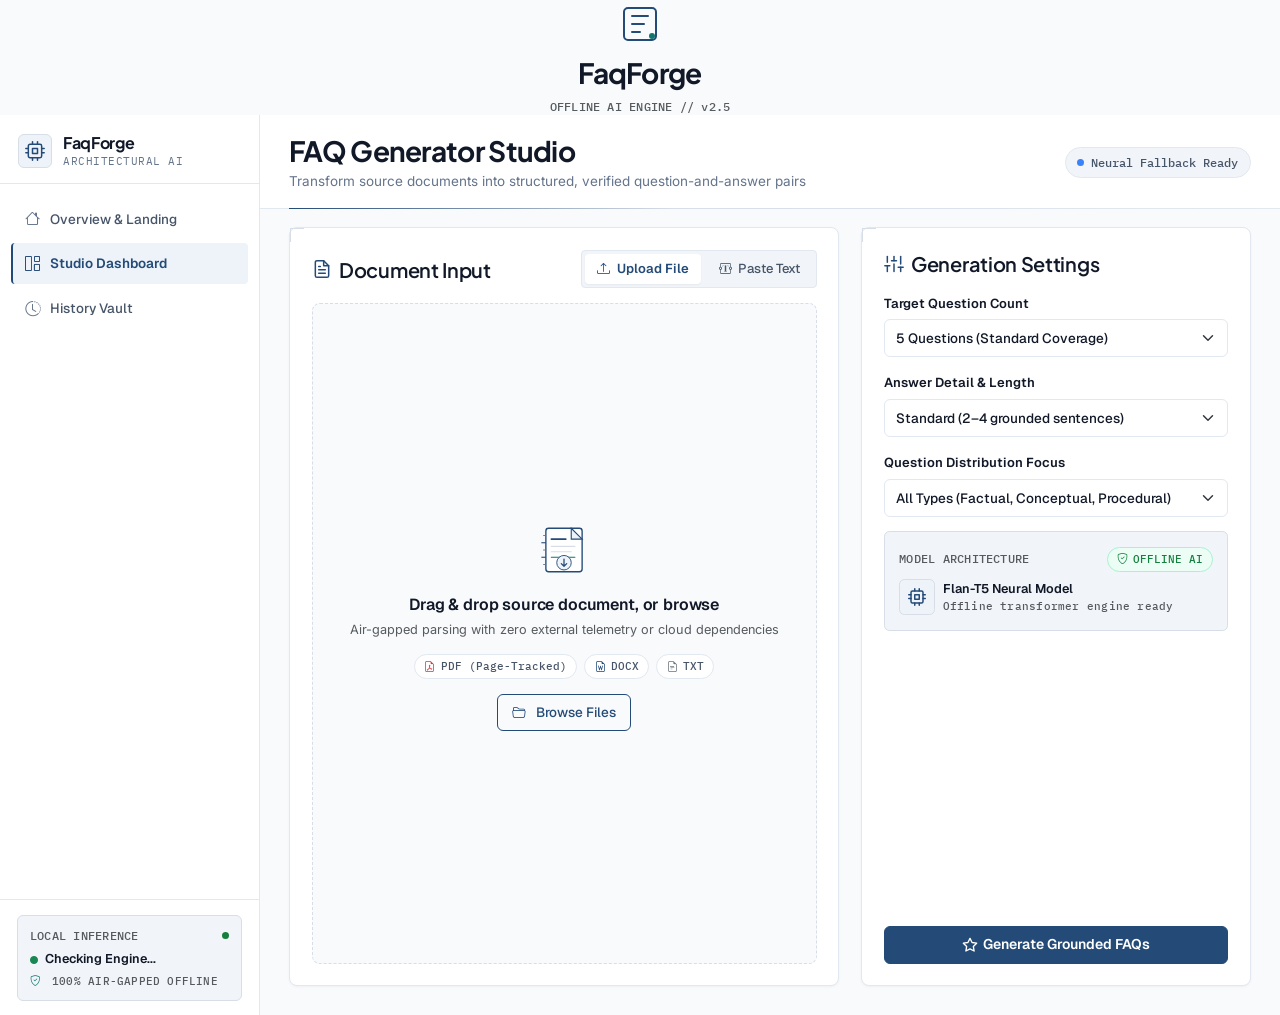
==== commit c325313f: "feat: add architectural SaaS product landing page with full routing to studio dashboard" ====
--- a/frontend/index.html
+++ b/frontend/index.html
@@ -60,7 +60,11 @@
 
             <!-- Navigation Links -->
             <nav class="sidebar-nav flex-grow-1">
-                <a href="/" class="nav-link active">
+                <a href="/" class="nav-link">
+                    <i class="bi bi-house"></i>
+                    <span>Overview & Landing</span>
+                </a>
+                <a href="/app" class="nav-link active">
                     <i class="bi bi-grid-1x2"></i>
                     <span>Studio Dashboard</span>
                 </a>
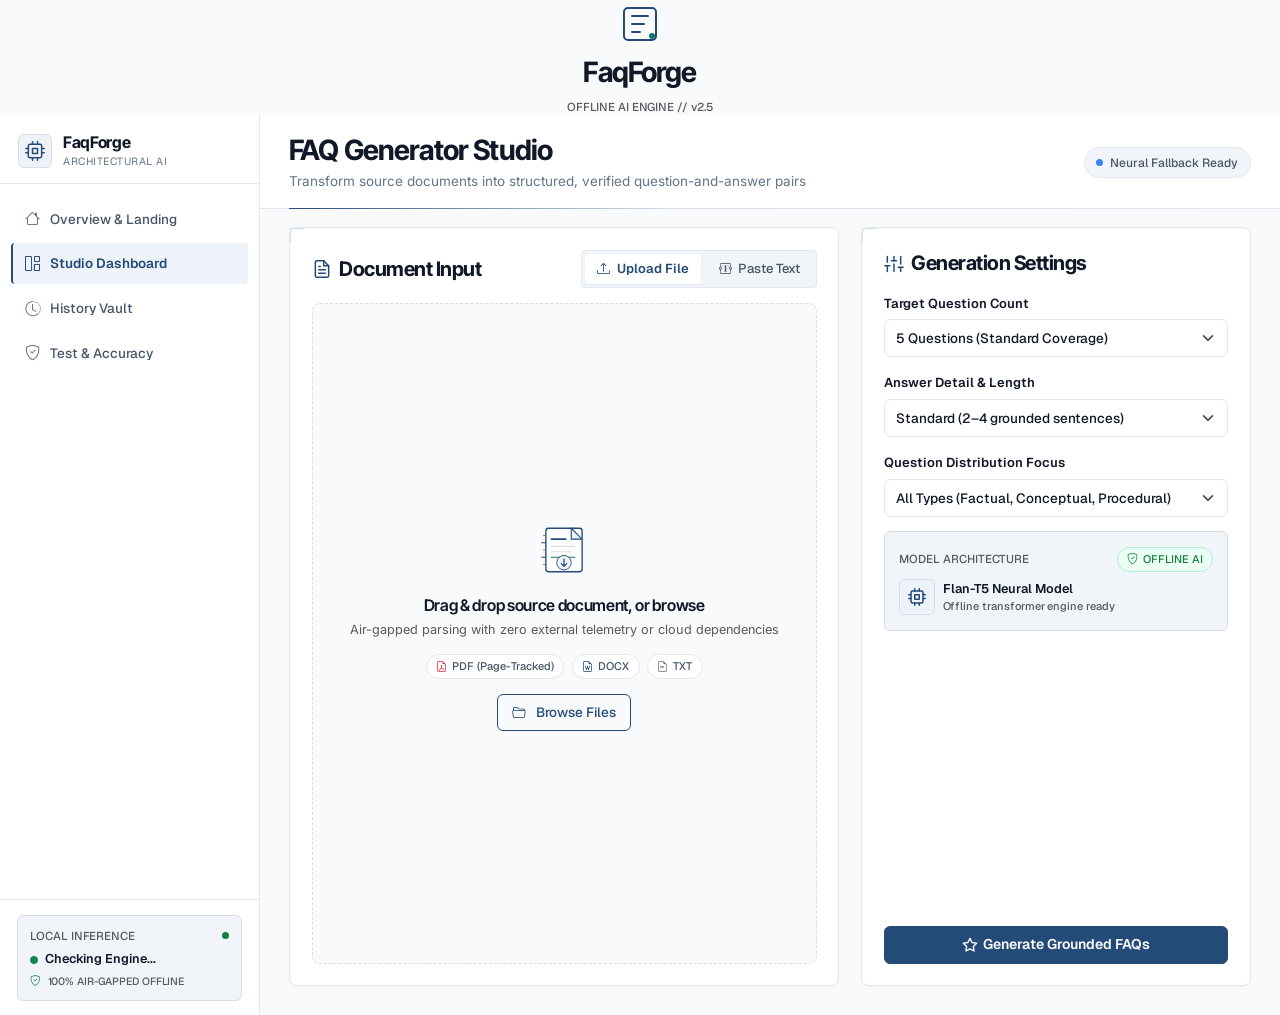
==== commit 9955c539: "feat(tests): add 20 automated test cases, Excel report generator, and dedicated benchmark dashboard " ====
--- a/frontend/index.html
+++ b/frontend/index.html
@@ -68,9 +68,13 @@
                     <i class="bi bi-grid-1x2"></i>
                     <span>Studio Dashboard</span>
                 </a>
-                <a href="history.html" class="nav-link">
+                <a href="/history.html" class="nav-link">
                     <i class="bi bi-clock-history"></i>
                     <span>History Vault</span>
+                </a>
+                <a href="/tests" class="nav-link">
+                    <i class="bi bi-shield-check"></i>
+                    <span>Test & Accuracy</span>
                 </a>
             </nav>
 
--- a/frontend/css/style.css
+++ b/frontend/css/style.css
@@ -4,7 +4,7 @@
    Light-Only Theme | Architectural Lines | Custom Technical Graphics
    ========================================================================== */
 
-@import url('https://fonts.googleapis.com/css2?family=Plus+Jakarta+Sans:wght@500;600;700&family=Geist:wght@400;500;600&family=Inter:wght@400;500&family=IBM+Plex+Mono:wght@400;500&display=swap');
+@import url('https://fonts.googleapis.com/css2?family=Inter+Tight:wght@400;500;600;700;800&family=Geist:wght@400;500;600;700&family=Inter:wght@400;500;600&family=Plus+Jakarta+Sans:wght@500;600;700&family=IBM+Plex+Mono:wght@400;500&display=swap');
 
 /* --- Coordinated Design Tokens (Strict Light Theme Only) --- */
 :root {
@@ -51,10 +51,12 @@
   --status-error-border: #FECACA;
 
   /* Typography System */
-  --font-title: 'Plus Jakarta Sans', system-ui, -apple-system, sans-serif;
+  --font-narrow: 'Inter Tight', system-ui, -apple-system, BlinkMacSystemFont, "Segoe UI", Roboto, sans-serif;
+  --font-title: 'Inter Tight', 'Plus Jakarta Sans', system-ui, -apple-system, sans-serif;
   --font-ui: 'Geist', 'Geist Sans', -apple-system, BlinkMacSystemFont, "Segoe UI", Roboto, sans-serif;
   --font-body: 'Inter', system-ui, -apple-system, sans-serif;
-  --font-mono: 'IBM Plex Mono', ui-monospace, SFMono-Regular, Menlo, monospace;
+  --font-mono: 'Geist', ui-monospace, SFMono-Regular, Menlo, monospace;
+  --font-code: 'IBM Plex Mono', ui-monospace, SFMono-Regular, Menlo, monospace;
 
   /* Component Radii */
   --radius-sm: 4px;
@@ -93,45 +95,45 @@
 
 /* --- Typography Hierarchy --- */
 
-/* Main Page Title: Plus Jakarta Sans 28–32px, 600–700 */
+/* Main Page Title: Inter Tight 28–32px, 700 */
 h1, .page-title {
-  font-family: var(--font-title);
+  font-family: var(--font-narrow);
   font-size: 28px;
   font-weight: 700;
   line-height: 1.25;
   color: var(--text-primary);
-  letter-spacing: -0.025em;
+  letter-spacing: -0.03em;
   margin-top: 0;
 }
 
-/* Major Section Heading: Plus Jakarta Sans 19–22px, 600 */
+/* Major Section Heading: Inter Tight 19–22px, 700 */
 h2, .section-heading {
-  font-family: var(--font-title);
+  font-family: var(--font-narrow);
   font-size: 20px;
-  font-weight: 600;
+  font-weight: 700;
   line-height: 1.35;
   color: var(--text-primary);
-  letter-spacing: -0.015em;
-}
-
-/* Card Heading: Geist Sans 15–17px, 600 */
+  letter-spacing: -0.025em;
+}
+
+/* Card Heading: Inter Tight 15–17px, 600 */
 h3, h4, h5, .card-heading {
-  font-family: var(--font-ui);
+  font-family: var(--font-narrow);
   font-size: 16px;
   font-weight: 600;
   line-height: 1.4;
   color: var(--text-primary);
-  letter-spacing: -0.01em;
-}
-
-/* FAQ Question: Geist Sans 16–18px, 600 */
+  letter-spacing: -0.02em;
+}
+
+/* FAQ Question: Inter Tight 16–18px, 600 */
 .question-text {
-  font-family: var(--font-ui);
+  font-family: var(--font-narrow);
   font-size: 16.5px;
   font-weight: 600;
   line-height: 1.45;
   color: var(--text-primary);
-  letter-spacing: -0.01em;
+  letter-spacing: -0.02em;
 }
 
 /* FAQ Answer: Inter 14–15px, 400 */
@@ -160,19 +162,19 @@
   font-weight: 500;
 }
 
-/* Metadata: Inter or IBM Plex Mono 12px, 400–500 */
+/* Metadata: Inter 12px, 400–500 */
 small, .text-xs, .metadata-text {
   font-size: 12px;
   line-height: 1.4;
   color: var(--text-muted);
 }
 
-/* Technical Annotations: IBM Plex Mono 11–13px, 400–500 */
+/* Technical Annotations & Badges: Geist Sans 11.5px, 500 */
 .technical-mono, .badge-type-tag, .font-mono, .arch-tag, .step-mono, .faq-index-pill {
-  font-family: var(--font-mono);
+  font-family: var(--font-ui);
   font-size: 11.5px;
   font-weight: 500;
-  letter-spacing: 0.02em;
+  letter-spacing: -0.005em;
 }
 
 /* --- Layout Structure --- */
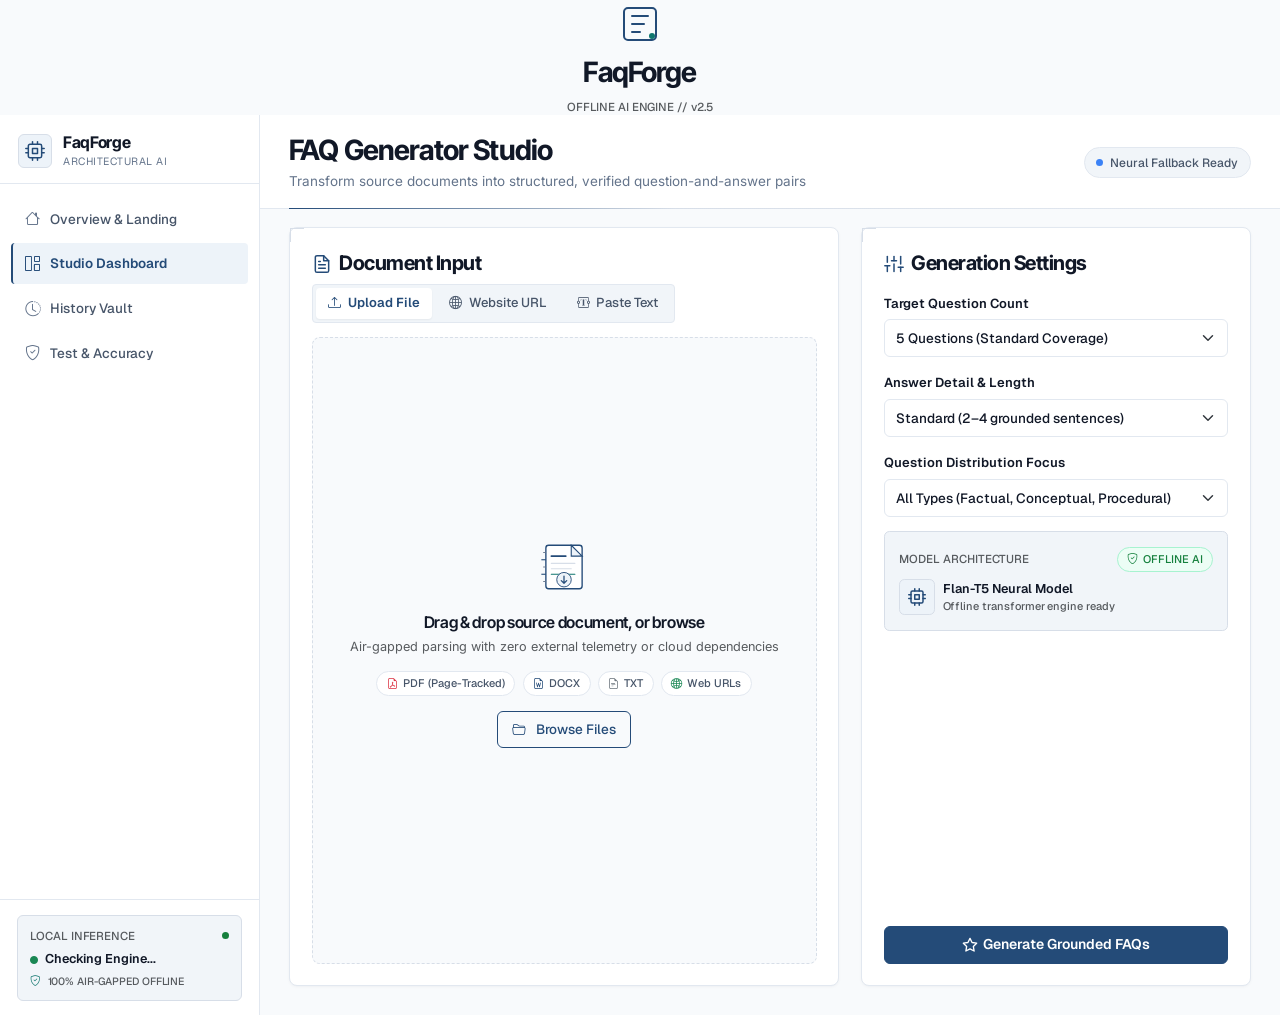
==== commit e42656f6: "feat(url-ingestion): add website URL analysis and grounded FAQ generation" ====
--- a/frontend/index.html
+++ b/frontend/index.html
@@ -134,6 +134,11 @@
                                     </button>
                                 </li>
                                 <li class="nav-item" role="presentation">
+                                    <button class="nav-link" id="url-tab" data-bs-toggle="tab" data-bs-target="#url-tab-pane" type="button" role="tab">
+                                        <i class="bi bi-globe2 me-1"></i> Website URL
+                                    </button>
+                                </li>
+                                <li class="nav-item" role="presentation">
                                     <button class="nav-link" id="text-tab" data-bs-toggle="tab" data-bs-target="#text-tab-pane" type="button" role="tab">
                                         <i class="bi bi-textarea-t me-1"></i> Paste Text
                                     </button>
@@ -176,6 +181,7 @@
                                         <span class="format-pill"><i class="bi bi-file-earmark-pdf text-danger"></i> PDF (Page-Tracked)</span>
                                         <span class="format-pill"><i class="bi bi-file-earmark-word" style="color: var(--primary-accent);"></i> DOCX</span>
                                         <span class="format-pill"><i class="bi bi-file-earmark-text text-secondary"></i> TXT</span>
+                                        <span class="format-pill"><i class="bi bi-globe2 text-success"></i> Web URLs</span>
                                     </div>
 
                                     <input type="file" id="fileInput" class="d-none" accept=".pdf,.docx,.txt">
@@ -184,6 +190,85 @@
                                     </button>
                                     
                                     <div id="fileNameDisplay" class="mt-3 w-100" style="max-width: 380px;"></div>
+                                </div>
+                            </div>
+
+                            <!-- Website URL Ingestion Pane -->
+                            <div class="tab-pane fade h-100" id="url-tab-pane" role="tabpanel">
+                                <div class="d-flex flex-column h-100 gap-3">
+                                    <div>
+                                        <label class="form-label d-flex align-items-center justify-content-between mb-1" for="urlInput">
+                                            <span class="d-flex align-items-center gap-1.5 fw-semibold" style="font-size: 13.5px;">
+                                                <i class="bi bi-link-45deg text-primary fs-6"></i> Website or Documentation URL
+                                            </span>
+                                            <span class="technical-mono text-muted" style="font-size: 11px;">HTML5 & Section Extractor</span>
+                                        </label>
+                                        <div class="input-group">
+                                            <span class="input-group-text bg-light text-muted border-end-0">
+                                                <i class="bi bi-globe2"></i>
+                                            </span>
+                                            <input type="url" id="urlInput" class="form-control border-start-0" placeholder="https://en.wikipedia.org/wiki/Artificial_intelligence" style="font-family: var(--font-ui); font-size: 13.5px;">
+                                            <button class="btn btn-outline-primary px-3" type="button" id="inspectUrlBtn">
+                                                <span id="inspectUrlBtnSpinner" class="spinner-border spinner-border-sm me-1 d-none" role="status"></span>
+                                                <span id="inspectUrlBtnText"><i class="bi bi-search me-1"></i> Inspect URL</span>
+                                            </button>
+                                        </div>
+                                    </div>
+
+                                    <!-- Quick Test URL Chips -->
+                                    <div class="d-flex align-items-center flex-wrap gap-1">
+                                        <span class="text-muted technical-mono me-1" style="font-size: 11px;">Quick Test:</span>
+                                        <button type="button" class="btn btn-sm url-preset-chip py-0 px-2" data-url="https://en.wikipedia.org/wiki/Artificial_intelligence">
+                                            <i class="bi bi-wikipedia text-secondary me-1"></i> Wikipedia: AI
+                                        </button>
+                                        <button type="button" class="btn btn-sm url-preset-chip py-0 px-2" data-url="https://docs.python.org/3/tutorial/appetite.html">
+                                            <i class="bi bi-filetype-py text-warning me-1"></i> Python Tutorial
+                                        </button>
+                                        <button type="button" class="btn btn-sm url-preset-chip py-0 px-2" data-url="https://en.wikipedia.org/wiki/Fast_Fourier_transform">
+                                            <i class="bi bi-activity text-info me-1"></i> FFT Algorithm
+                                        </button>
+                                    </div>
+
+                                    <!-- URL Live Inspection Card (Appears after inspecting) -->
+                                    <div id="urlPreviewCard" class="url-preview-box d-none flex-grow-1 d-flex flex-column">
+                                        <div class="d-flex align-items-start justify-content-between mb-2">
+                                            <div class="d-flex align-items-center gap-1.5 flex-wrap">
+                                                <span class="badge border bg-white text-primary technical-mono" id="urlDomainBadge">
+                                                    <i class="bi bi-globe me-1"></i> Domain
+                                                </span>
+                                                <span class="badge bg-success-subtle text-success border border-success-subtle technical-mono" id="urlSectionCountBadge">
+                                                    <i class="bi bi-diagram-3 me-1"></i> 0 Sections
+                                                </span>
+                                            </div>
+                                            <span class="technical-mono text-muted" id="urlWordCountBadge" style="font-size: 11.5px;">0 words</span>
+                                        </div>
+                                        
+                                        <h4 class="card-heading text-truncate mb-1" id="urlPreviewTitle" style="font-size: 15px; color: var(--text-primary);">Webpage Title</h4>
+                                        <p class="text-muted small mb-2 text-truncate-2" id="urlPreviewDesc" style="line-height: 1.45; font-size: 12px;"></p>
+                                        
+                                        <!-- Detected Headings List -->
+                                        <div class="mb-2">
+                                            <div class="technical-mono text-muted mb-1" style="font-size: 10.5px;">DETECTED SECTIONS & CITATIONS:</div>
+                                            <div class="d-flex flex-wrap gap-1" id="urlHeadingsContainer" style="max-height: 55px; overflow-y: auto;"></div>
+                                        </div>
+
+                                        <!-- Sample Extracted Content Snippet -->
+                                        <div class="mt-auto pt-2 border-top">
+                                            <div class="d-flex align-items-center justify-content-between mb-1">
+                                                <span class="technical-mono text-muted" style="font-size: 10.5px;">CLEAN EXTRACTED CONTENT:</span>
+                                                <button type="button" class="btn btn-sm btn-link text-muted p-0 technical-mono" id="clearUrlBtn" style="font-size: 11px;">Clear URL</button>
+                                            </div>
+                                            <div class="technical-mono text-muted p-2 bg-light rounded" id="urlSampleText" style="font-size: 11.5px; max-height: 65px; overflow-y: auto; line-height: 1.4;">
+                                            </div>
+                                        </div>
+                                    </div>
+
+                                    <!-- Initial Placeholder State if not yet inspected -->
+                                    <div id="urlEmptyState" class="url-empty-placeholder flex-grow-1 d-flex flex-column justify-content-center align-items-center text-center p-3">
+                                        <i class="bi bi-browser-chrome fs-1 text-muted opacity-50 mb-2"></i>
+                                        <h5 class="text-secondary mb-1" style="font-size: 14px; font-weight: 600;">Direct Webpage & Article Analysis</h5>
+                                        <p class="text-muted small mb-0" style="max-width: 380px;">Enter any documentation, Wikipedia article, or blog URL. FAQForge automatically strips scripts, navigation, and ads, extracting structured sections for grounded FAQ generation.</p>
+                                    </div>
                                 </div>
                             </div>
 
--- a/frontend/css/style.css
+++ b/frontend/css/style.css
@@ -933,3 +933,42 @@
     max-height: 120px;
   }
 }
+
+/* --- Webpage URL Ingestion UI --- */
+.url-preset-chip {
+  font-family: var(--font-ui);
+  font-size: 11.5px;
+  background-color: var(--bg-surface);
+  border: 1px solid var(--border-color);
+  color: var(--text-secondary);
+  border-radius: var(--radius-pill);
+  transition: all var(--transition-fast);
+}
+
+.url-preset-chip:hover {
+  background-color: var(--bg-selected);
+  border-color: var(--line-arch);
+  color: var(--primary-accent);
+}
+
+.url-preview-box {
+  background-color: var(--bg-surface);
+  border: 1px solid var(--line-arch);
+  border-left: 3px solid var(--primary-accent);
+  border-radius: var(--radius-card);
+  padding: 1rem 1.15rem;
+  box-shadow: 0 2px 8px -2px rgba(15, 23, 42, 0.04);
+}
+
+.url-empty-placeholder {
+  border: 1px dashed var(--line-arch);
+  border-radius: var(--radius-card);
+  background-color: var(--bg-app);
+}
+
+.text-truncate-2 {
+  display: -webkit-box;
+  -webkit-line-clamp: 2;
+  -webkit-box-orient: vertical;
+  overflow: hidden;
+}
